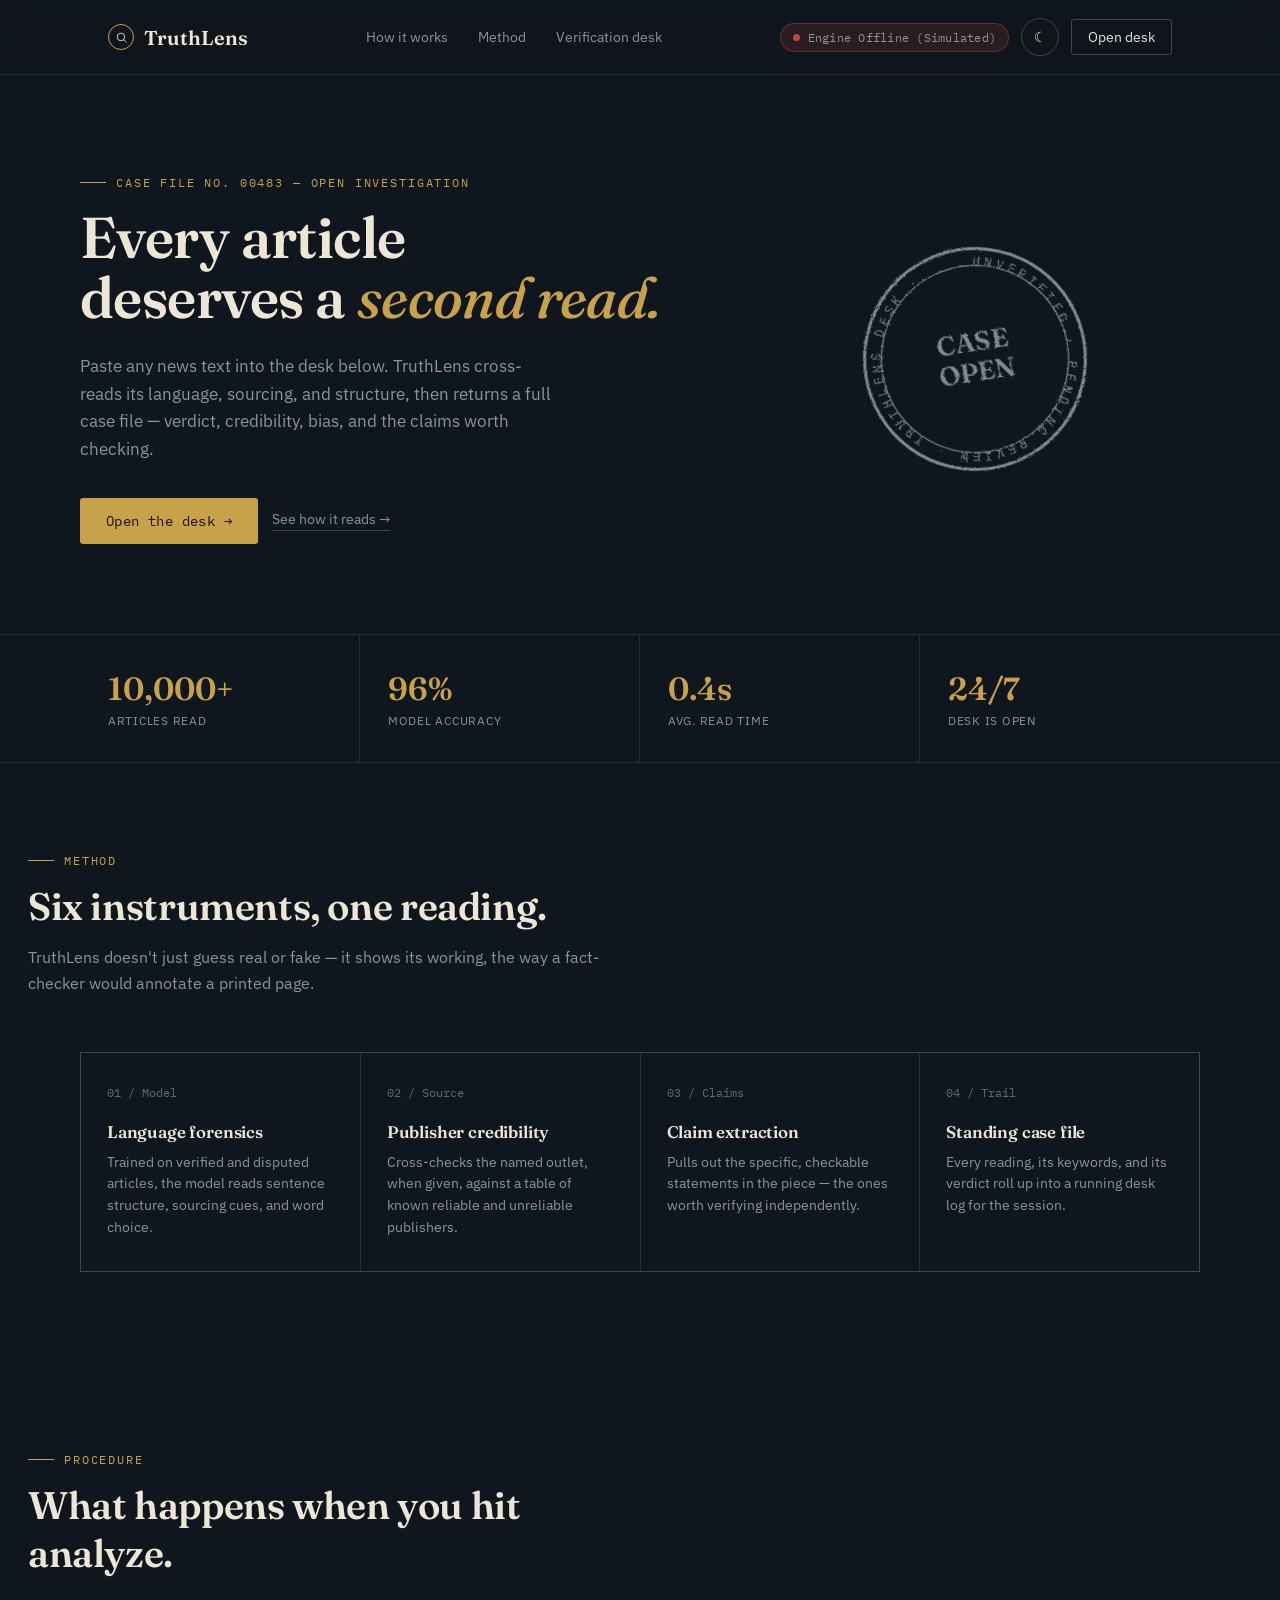
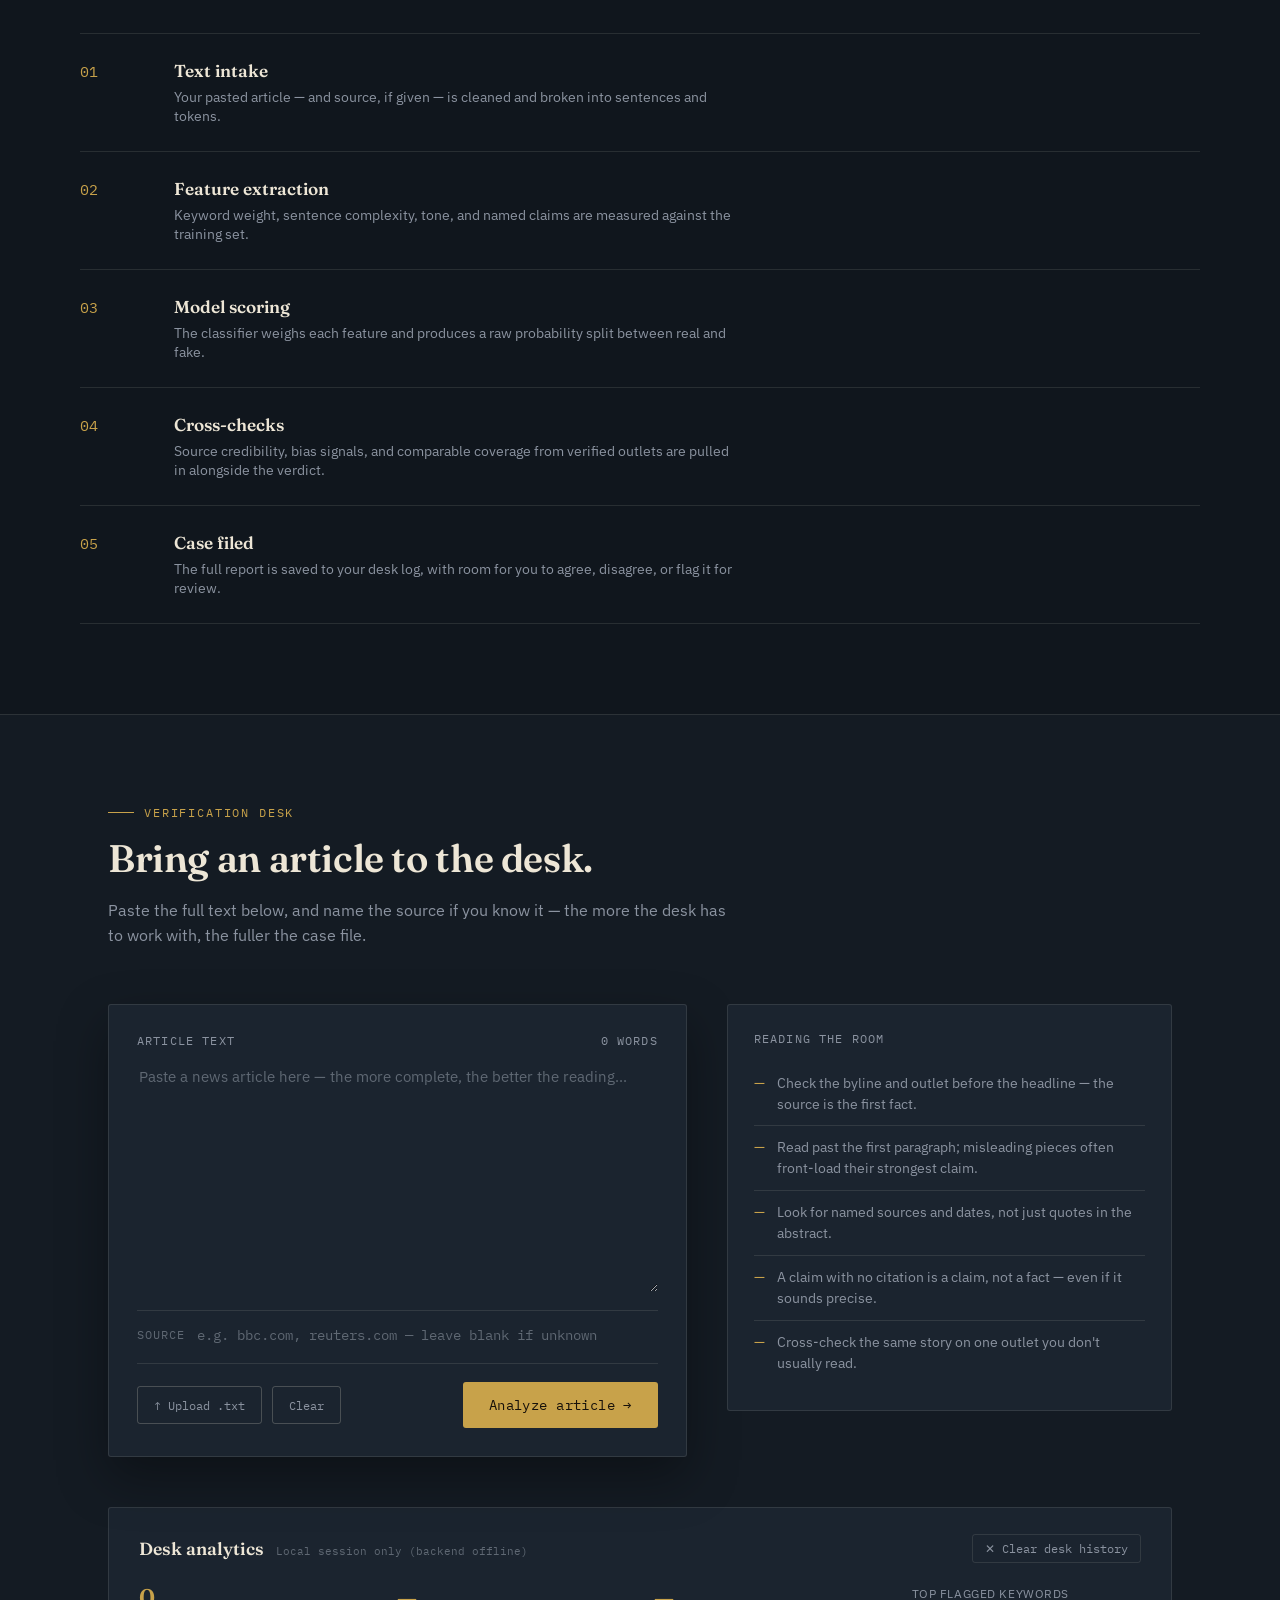
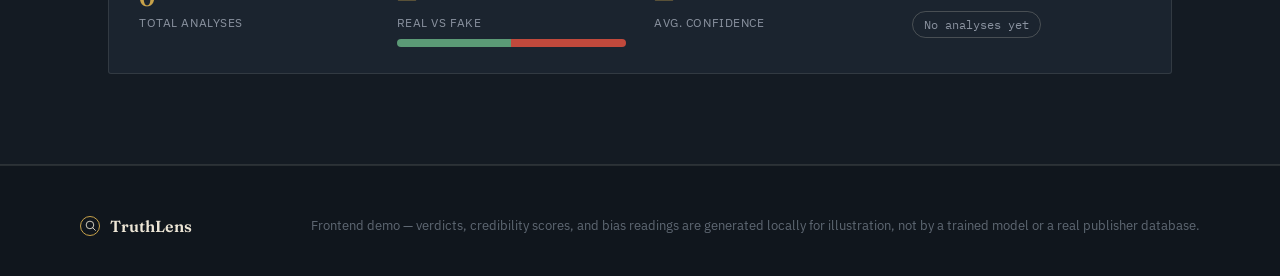
==== frontend/index.html @ 5cb0cf80 "Add files via upload" ====
<!DOCTYPE html>
<html lang="en">
<head>
<meta charset="UTF-8">
<meta name="viewport" content="width=device-width, initial-scale=1.0">
<title>TruthLens — News Verification Desk</title>
<link rel="preconnect" href="https://fonts.googleapis.com">
<link href="https://fonts.googleapis.com/css2?family=Fraunces:ital,opsz,wght@0,9..144,300;0,9..144,500;0,9..144,600;0,9..144,700;1,9..144,500&family=IBM+Plex+Sans:wght@400;500;600&family=IBM+Plex+Mono:wght@400;500;600&display=swap" rel="stylesheet">
<link rel="stylesheet" href="style.css">
</head>
<body>

<svg width="0" height="0" style="position:absolute">
  <filter id="inkTexture">
    <feTurbulence type="fractalNoise" baseFrequency="0.9" numOctaves="2" result="noise" seed="4"/>
    <feDisplacementMap in="SourceGraphic" in2="noise" scale="3"/>
  </filter>
  <filter id="inkTexture2">
    <feTurbulence type="fractalNoise" baseFrequency="0.9" numOctaves="2" result="noise" seed="9"/>
    <feDisplacementMap in="SourceGraphic" in2="noise" scale="3"/>
  </filter>
</svg>

<header class="nav">
  <div class="nav-inner">
    <div class="logo">
      <span class="logo-mark">
        <svg viewBox="0 0 24 24" fill="none" xmlns="http://www.w3.org/2000/svg">
          <circle cx="11" cy="11" r="7" stroke="currentColor" stroke-width="1.6"/>
          <line x1="16.2" y1="16.2" x2="21" y2="21" stroke="currentColor" stroke-width="1.6" stroke-linecap="round"/>
        </svg>
      </span>
      TruthLens
    </div>
    <nav class="nav-links">
      <a href="#how">How it works</a>
      <a href="#features">Method</a>
      <a href="#desk">Verification desk</a>
    </nav>
    <div style="display:flex; align-items:center; gap:12px;">
      <div class="server-status" id="serverStatus" title="Flask ML Backend Status">
        <span class="status-dot"></span>
        <span class="status-text" id="statusText">Connecting...</span>
      </div>
      <button class="mode-toggle" id="modeToggle" title="Toggle print / digital mode" aria-label="Toggle theme">☾</button>
      <a href="#desk" class="nav-cta">Open desk</a>
    </div>
  </div>
</header>

<section class="hero">
  <div class="hero-grid">
    <div>
      <div class="eyebrow">Case file no. 00483 — open investigation</div>
      <h1>Every article<br>deserves a <em>second read.</em></h1>
      <p class="lede">Paste any news text into the desk below. TruthLens cross-reads its language, sourcing, and structure, then returns a full case file — verdict, credibility, bias, and the claims worth checking.</p>
      <div class="hero-actions">
        <a href="#desk" class="btn-primary">Open the desk →</a>
        <a href="#how" class="btn-ghost">See how it reads →</a>
      </div>
    </div>
    <div class="stamp-wrap">
      <svg class="stamp" viewBox="0 0 200 200" xmlns="http://www.w3.org/2000/svg">
        <circle cx="100" cy="100" r="92" fill="none" stroke="#8b93a0" stroke-width="2.5"/>
        <circle cx="100" cy="100" r="78" fill="none" stroke="#8b93a0" stroke-width="1"/>
        <path id="ringPath" d="M 100,22 A 78,78 0 1 1 99,22" fill="none"/>
        <text font-family="IBM Plex Mono, monospace" font-size="10.5" fill="#8b93a0" letter-spacing="3">
          <textPath href="#ringPath" startOffset="2%">UNVERIFIED · PENDING REVIEW · TRUTHLENS DESK ·</textPath>
        </text>
        <text x="100" y="93" text-anchor="middle" font-family="Fraunces, serif" font-size="22" font-weight="600" fill="#8b93a0">CASE</text>
        <text x="100" y="118" text-anchor="middle" font-family="Fraunces, serif" font-size="22" font-weight="600" fill="#8b93a0">OPEN</text>
      </svg>
    </div>
  </div>
</section>

<div class="stats-bar">
  <div class="stats-inner">
    <div class="stat"><div class="num" id="statArticles">10,000+</div><div class="label">Articles read</div></div>
    <div class="stat"><div class="num" id="statAccuracy">96%</div><div class="label" id="statModelName">Model accuracy</div></div>
    <div class="stat"><div class="num" id="statSpeed">0.4s</div><div class="label">Avg. read time</div></div>
    <div class="stat"><div class="num" id="statStatus">24/7</div><div class="label" id="statStatusLabel">Desk is open</div></div>
  </div>
</div>

<section class="section" id="features">
  <div class="section-head">
    <div class="eyebrow">Method</div>
    <h2>Six instruments, one reading.</h2>
    <p>TruthLens doesn't just guess real or fake — it shows its working, the way a fact-checker would annotate a printed page.</p>
  </div>
  <div class="features-grid">
    <div class="feature-card">
      <div class="fnum">01 / Model</div>
      <h3>Language forensics</h3>
      <p>Trained on verified and disputed articles, the model reads sentence structure, sourcing cues, and word choice.</p>
    </div>
    <div class="feature-card">
      <div class="fnum">02 / Source</div>
      <h3>Publisher credibility</h3>
      <p>Cross-checks the named outlet, when given, against a table of known reliable and unreliable publishers.</p>
    </div>
    <div class="feature-card">
      <div class="fnum">03 / Claims</div>
      <h3>Claim extraction</h3>
      <p>Pulls out the specific, checkable statements in the piece — the ones worth verifying independently.</p>
    </div>
    <div class="feature-card">
      <div class="fnum">04 / Trail</div>
      <h3>Standing case file</h3>
      <p>Every reading, its keywords, and its verdict roll up into a running desk log for the session.</p>
    </div>
  </div>
</section>

<section class="section" id="how">
  <div class="section-head">
    <div class="eyebrow">Procedure</div>
    <h2>What happens when you hit analyze.</h2>
  </div>
  <div class="process">
    <div class="process-row">
      <div class="pnum">01</div>
      <div><h4>Text intake</h4><p>Your pasted article — and source, if given — is cleaned and broken into sentences and tokens.</p></div>
    </div>
    <div class="process-row">
      <div class="pnum">02</div>
      <div><h4>Feature extraction</h4><p>Keyword weight, sentence complexity, tone, and named claims are measured against the training set.</p></div>
    </div>
    <div class="process-row">
      <div class="pnum">03</div>
      <div><h4>Model scoring</h4><p>The classifier weighs each feature and produces a raw probability split between real and fake.</p></div>
    </div>
    <div class="process-row">
      <div class="pnum">04</div>
      <div><h4>Cross-checks</h4><p>Source credibility, bias signals, and comparable coverage from verified outlets are pulled in alongside the verdict.</p></div>
    </div>
    <div class="process-row">
      <div class="pnum">05</div>
      <div><h4>Case filed</h4><p>The full report is saved to your desk log, with room for you to agree, disagree, or flag it for review.</p></div>
    </div>
  </div>
</section>

<section class="detector-section" id="desk">
  <div class="desk">
    <div class="section-head">
      <div class="eyebrow">Verification desk</div>
      <h2>Bring an article to the desk.</h2>
      <p>Paste the full text below, and name the source if you know it — the more the desk has to work with, the fuller the case file.</p>
    </div>

    <div class="desk-grid">
      <div class="input-card">
        <div class="card-label"><span>Article text</span><span id="wordCount">0 words</span></div>
        <textarea id="article-input" placeholder="Paste a news article here — the more complete, the better the reading..."></textarea>
        <div class="source-row">
          <span class="src-icon">SOURCE</span>
          <input type="text" id="sourceInput" placeholder="e.g. bbc.com, reuters.com — leave blank if unknown">
        </div>
        <div class="input-footer">
          <div class="input-actions">
            <button class="btn-secondary" id="uploadBtn">↑ Upload .txt</button>
            <button class="btn-secondary" id="clearBtn">Clear</button>
          </div>
          <button class="btn-primary" id="analyzeBtn">Analyze article →</button>
        </div>
        <input type="file" id="fileInput" accept=".txt" style="display:none">

        <div class="loading-panel" id="loadingPanel">
          <div class="progress-track"><div class="progress-fill" id="progressFill"></div></div>
          <div class="loading-line" id="line1"><span class="dot"></span> Reading submitted text…</div>
          <div class="loading-line" id="line2"><span class="dot"></span> Extracting language features…</div>
          <div class="loading-line" id="line3"><span class="dot"></span> Scoring against trained model…</div>
          <div class="loading-line" id="line4"><span class="dot"></span> Checking source & cross-references…</div>
          <div class="loading-line" id="line5"><span class="dot"></span> Drafting the case file…</div>
        </div>
      </div>

      <div class="tips-card">
        <div class="card-label">Reading the room</div>
        <ul>
          <li>Check the byline and outlet before the headline — the source is the first fact.</li>
          <li>Read past the first paragraph; misleading pieces often front-load their strongest claim.</li>
          <li>Look for named sources and dates, not just quotes in the abstract.</li>
          <li>A claim with no citation is a claim, not a fact — even if it sounds precise.</li>
          <li>Cross-check the same story on one outlet you don't usually read.</li>
        </ul>
      </div>
    </div>

    <div class="results-panel" id="resultsPanel">
      <div class="results-head">
        <div>
          <div class="card-label">Case file — filed <span id="filedTime"></span></div>
          <h3 id="verdictHeadline">Analysis report</h3>
        </div>
        <div class="results-footer">
          <button class="btn-secondary" id="downloadBtn">⇩ Download report</button>
          <button class="btn-secondary" id="newAnalysisBtn">New analysis</button>
        </div>
      </div>

      <div class="results-grid">
        <div class="verdict-panel">
          <svg class="verdict-stamp" id="verdictStamp" viewBox="0 0 200 200" xmlns="http://www.w3.org/2000/svg">
            <circle cx="100" cy="100" r="90" fill="none" stroke-width="4"/>
            <text id="verdictWord" x="100" y="94" text-anchor="middle" font-family="Fraunces, serif" font-size="26" font-weight="700"></text>
            <text id="verdictSub" x="100" y="118" text-anchor="middle" font-family="IBM Plex Mono, monospace" font-size="10" letter-spacing="2"></text>
          </svg>
          <div class="confidence-num" id="confidenceNum">—</div>
          <div class="confidence-sub">authenticity score</div>
          <div class="score-bar-track"><div class="score-bar-fill" id="scoreBarFill"></div></div>
        </div>

        <div class="metrics-panel">
          <div class="metric-row">
            <div class="metric"><div class="m-label">Risk level</div><div class="m-value" id="riskLevel">—</div></div>
            <div class="metric"><div class="m-label">Sentiment</div><div class="m-value" id="sentiment">—</div></div>
            <div class="metric"><div class="m-label">Language</div><div class="m-value" id="language">English</div></div>
            <div class="metric"><div class="m-label">Read time</div><div class="m-value" id="procTime">—</div></div>
          </div>

          <div class="card-label">Probability split</div>
          <div class="prob-bars">
            <div class="prob-row">
              <span class="p-label">Real</span>
              <div class="prob-track"><div class="prob-fill real" id="realBar"></div></div>
              <span class="p-value" id="realPct">0%</span>
            </div>
            <div class="prob-row">
              <span class="p-label">Fake</span>
              <div class="prob-track"><div class="prob-fill fake" id="fakeBar"></div></div>
              <span class="p-value" id="fakePct">0%</span>
            </div>
          </div>

          <div class="card-label">Flagged terms</div>
          <div class="keywords" id="keywordChips"></div>

          <div class="explanation-block">
            <div class="card-label">Why the model called it this way</div>
            <ul class="checklist" id="checklistItems"></ul>
          </div>
        </div>
      </div>

      <div class="extras-grid">
        <div class="extra-card">
          <div class="card-label">Source credibility</div>
          <div class="cred-source-name" id="credSourceName">No source given</div>
          <div class="cred-score" id="credScoreText">—</div>
          <span class="cred-badge unrated" id="credBadge">Unrated</span>
        </div>

        <div class="extra-card">
          <div class="card-label">Bias detection</div>
          <div class="bias-meter">
            <div class="bm-top"><span class="bm-label">Political bias</span><span class="bm-value" id="biasPoliticalLabel">—</span></div>
            <div class="bias-track"><div class="bias-fill" id="biasPoliticalFill"></div></div>
          </div>
          <div class="bias-meter">
            <div class="bm-top"><span class="bm-label">Language bias</span><span class="bm-value" id="biasLanguageLabel">—</span></div>
            <div class="bias-track"><div class="bias-fill" id="biasLanguageFill"></div></div>
          </div>
          <div class="bias-meter">
            <div class="bm-top"><span class="bm-label">Emotional tone</span><span class="bm-value" id="biasEmotionLabel">—</span></div>
            <div class="bias-track"><div class="bias-fill" id="biasEmotionFill"></div></div>
          </div>
        </div>

        <div class="extra-card">
          <div class="card-label">AI summary</div>
          <p class="summary-text" id="summaryText">—</p>
        </div>

        <div class="extra-card">
          <div class="card-label">Compare with verified reporting</div>
          <div class="similar-list" id="similarList"></div>
        </div>

        <div class="extra-card wide">
          <div class="card-label">Extracted claims</div>
          <div id="claimsList"></div>
        </div>

        <div class="extra-card wide">
          <div class="card-label">Community verification</div>
          <div class="community-row">
            <button class="btn-secondary btn-vote" id="agreeBtn">✓ Agree with verdict</button>
            <button class="btn-secondary btn-vote" id="disagreeBtn">✕ Disagree</button>
            <button class="btn-secondary btn-vote" id="reportBtn">⚑ Report wrong prediction</button>
          </div>
          <div class="community-note" id="communityNote"></div>
        </div>
      </div>
    </div>

    <div class="dash-strip" id="dashStrip">
      <div class="dash-head">
        <div class="dash-head-left">
          <h4>Desk analytics</h4>
          <span class="dash-note" id="dashNote">Live SQLite Database History</span>
        </div>
        <button class="btn-clear-history" id="clearHistoryBtn" title="Clear stored predictions from database">✕ Clear desk history</button>
      </div>
      <div class="dash-grid">
        <div class="dash-item">
          <div class="d-num" id="dashTotal">0</div>
          <div class="d-label">Total analyses</div>
        </div>
        <div class="dash-item">
          <div class="d-num" id="dashRatioText">—</div>
          <div class="d-label">Real vs fake</div>
          <div class="dash-ratio"><div class="dash-ratio-real" id="dashRatioReal"></div><div class="dash-ratio-fake" id="dashRatioFake"></div></div>
        </div>
        <div class="dash-item">
          <div class="d-num" id="dashAvgConf">—</div>
          <div class="d-label">Avg. confidence</div>
        </div>
        <div class="dash-item">
          <div class="d-label" style="margin-bottom:10px;">Top flagged keywords</div>
          <div class="dash-keywords" id="dashKeywords"></div>
        </div>
      </div>
    </div>
  </div>
</section>

<footer>
  <div class="footer-inner">
    <div class="logo" style="font-size:1rem;">
      <span class="logo-mark" style="width:20px;height:20px;">
        <svg viewBox="0 0 24 24" fill="none" xmlns="http://www.w3.org/2000/svg" width="11" height="11">
          <circle cx="11" cy="11" r="7" stroke="currentColor" stroke-width="1.6"/>
          <line x1="16.2" y1="16.2" x2="21" y2="21" stroke="currentColor" stroke-width="1.6" stroke-linecap="round"/>
        </svg>
      </span>
      TruthLens
    </div>
    <div class="foot-note">Frontend demo — verdicts, credibility scores, and bias readings are generated locally for illustration, not by a trained model or a real publisher database.</div>
  </div>
</footer>

<script src="script.js" defer></script>

</body>
</html>
---- frontend/style.css ----
:root {
    --bg: #10161d;
    --bg-soft: #141b23;
    --surface: #1b242f;
    --surface-2: #232e3a;
    --line: rgba(237,230,214,0.11);
    --line-strong: rgba(237,230,214,0.22);
    --paper: #ede6d6;
    --ink: #ede6d6;
    --muted: #8b93a0;
    --muted-2: #5f6873;
    --real: #5b9a76;
    --real-dim: rgba(91,154,118,0.15);
    --fake: #c1493c;
    --fake-dim: rgba(193,73,60,0.15);
    --gold: #c8a24a;
    --radius: 3px;
    --shadow: 0 20px 50px rgba(0,0,0,0.35);
  }
  body.paper-mode {
    --bg: #ede6d6;
    --bg-soft: #e6ddc9;
    --surface: #ffffff;
    --surface-2: #f4efe2;
    --line: rgba(16,22,29,0.12);
    --line-strong: rgba(16,22,29,0.25);
    --paper: #10161d;
    --ink: #191f26;
    --muted: #5b5344;
    --muted-2: #8a8171;
    --shadow: 0 20px 50px rgba(30,25,15,0.12);
  }
  * { box-sizing: border-box; }
  html { scroll-behavior: smooth; }
  body {
    margin: 0;
    background: var(--bg);
    color: var(--ink);
    font-family: 'IBM Plex Sans', sans-serif;
    -webkit-font-smoothing: antialiased;
    transition: background 0.4s ease, color 0.4s ease;
  }
  h1, h2, h3, .display { font-family: 'Fraunces', serif; letter-spacing: -0.01em; }
  .mono { font-family: 'IBM Plex Mono', monospace; }
  a { color: inherit; }
  .wrap { max-width: 1120px; margin: 0 auto; padding: 0 28px; }
  ::selection { background: var(--gold); color: #10161d; }

  header.nav {
    position: sticky; top: 0; z-index: 50;
    background: color-mix(in srgb, var(--bg) 88%, transparent);
    backdrop-filter: blur(10px);
    border-bottom: 1px solid var(--line);
  }
  .nav-inner { display: flex; align-items: center; justify-content: space-between; padding: 18px 28px; max-width: 1120px; margin: 0 auto; }
  .logo { display: flex; align-items: center; gap: 10px; font-family: 'Fraunces', serif; font-weight: 600; font-size: 1.25rem; }
  .logo-mark { width: 26px; height: 26px; border: 1.5px solid var(--gold); border-radius: 50%; display: flex; align-items: center; justify-content: center; }
  .logo-mark svg { width: 13px; height: 13px; }
  .nav-links { display: flex; align-items: center; gap: 30px; font-size: 0.88rem; }
  .nav-links a { text-decoration: none; color: var(--muted); transition: color 0.2s; }
  .nav-links a:hover { color: var(--ink); }
  .nav-cta {
    border: 1px solid var(--line-strong); padding: 8px 16px; border-radius: var(--radius);
    font-size: 0.85rem; text-decoration: none; transition: all 0.2s;
  }
  .nav-cta:hover { border-color: var(--gold); color: var(--gold); }
  .mode-toggle {
    width: 38px; height: 38px; border-radius: 50%; border: 1px solid var(--line-strong);
    background: transparent; color: var(--ink); cursor: pointer; display: flex; align-items: center; justify-content: center;
    font-size: 0.9rem; transition: all 0.2s;
  }
  .mode-toggle:hover { border-color: var(--gold); }

  .hero { position: relative; padding: 100px 28px 90px; overflow: hidden; }
  .hero-grid { display: grid; grid-template-columns: 1.15fr 0.85fr; gap: 60px; align-items: center; max-width: 1120px; margin: 0 auto; }
  .eyebrow {
    font-family: 'IBM Plex Mono', monospace; font-size: 0.72rem; letter-spacing: 0.16em; text-transform: uppercase;
    color: var(--gold); margin-bottom: 18px; display: flex; align-items: center; gap: 10px;
  }
  .eyebrow::before { content: ''; width: 26px; height: 1px; background: var(--gold); }
  .hero h1 { font-size: clamp(2.4rem, 5vw, 3.6rem); line-height: 1.05; font-weight: 600; margin: 0 0 24px; }
  .hero h1 em { font-style: italic; color: var(--gold); font-weight: 500; }
  .hero p.lede { color: var(--muted); font-size: 1.05rem; line-height: 1.65; max-width: 480px; margin: 0 0 34px; }
  .hero-actions { display: flex; gap: 14px; align-items: center; }
  .btn-primary {
    background: var(--gold); color: #17110a; border: none; padding: 14px 26px; border-radius: var(--radius);
    font-family: 'IBM Plex Mono', monospace; font-size: 0.85rem; letter-spacing: 0.03em; cursor: pointer;
    text-decoration: none; display: inline-flex; align-items: center; gap: 8px; transition: transform 0.15s ease, box-shadow 0.15s ease;
  }
  .btn-primary:hover { transform: translateY(-1px); box-shadow: 0 8px 22px rgba(200,162,74,0.25); }
  .btn-primary:disabled { opacity: 0.6; cursor: default; transform: none; box-shadow: none; }
  .btn-ghost {
    color: var(--muted); text-decoration: none; font-size: 0.88rem; border-bottom: 1px solid var(--line-strong);
    padding-bottom: 2px; transition: color 0.2s;
  }
  .btn-ghost:hover { color: var(--ink); }

  .stamp-wrap { display: flex; align-items: center; justify-content: center; position: relative; }
  .stamp { width: 240px; height: 240px; transform: rotate(-9deg); filter: url(#inkTexture); opacity: 0.92; }

  .stats-bar { border-top: 1px solid var(--line); border-bottom: 1px solid var(--line); }
  .stats-inner { max-width: 1120px; margin: 0 auto; display: grid; grid-template-columns: repeat(4, 1fr); }
  .stat { padding: 34px 28px; border-right: 1px solid var(--line); }
  .stat:last-child { border-right: none; }
  .stat .num { font-family: 'Fraunces', serif; font-size: 2rem; font-weight: 600; color: var(--gold); }
  .stat .label { font-size: 0.78rem; color: var(--muted); margin-top: 4px; text-transform: uppercase; letter-spacing: 0.06em; }

  .section { padding: 90px 28px; }
  .section-head { max-width: 620px; margin-bottom: 56px; }
  .section-head .eyebrow { margin-bottom: 14px; }
  .section-head h2 { font-size: clamp(1.8rem, 3vw, 2.4rem); font-weight: 600; margin: 0 0 14px; }
  .section-head p { color: var(--muted); line-height: 1.6; font-size: 0.98rem; }

  .features-grid { max-width: 1120px; margin: 0 auto; display: grid; grid-template-columns: repeat(4, 1fr); gap: 1px; background: var(--line); border: 1px solid var(--line); }
  .feature-card { background: var(--bg); padding: 32px 26px; }
  .feature-card .fnum { font-family: 'IBM Plex Mono', monospace; font-size: 0.75rem; color: var(--muted-2); margin-bottom: 22px; }
  .feature-card h3 { font-size: 1.05rem; font-weight: 600; margin: 0 0 10px; }
  .feature-card p { color: var(--muted); font-size: 0.88rem; line-height: 1.55; margin: 0; }

  .process { max-width: 1120px; margin: 0 auto; }
  .process-row { display: grid; grid-template-columns: 70px 1fr; gap: 24px; padding: 26px 0; border-top: 1px solid var(--line); align-items: baseline; }
  .process-row:last-child { border-bottom: 1px solid var(--line); }
  .process-row .pnum { font-family: 'IBM Plex Mono', monospace; color: var(--gold); font-size: 0.95rem; }
  .process-row h4 { margin: 0 0 6px; font-size: 1.08rem; font-weight: 600; font-family: 'Fraunces', serif; }
  .process-row p { margin: 0; color: var(--muted); font-size: 0.9rem; max-width: 560px; }

  .detector-section { background: var(--bg-soft); border-top: 1px solid var(--line); border-bottom: 1px solid var(--line); }
  .desk { max-width: 1120px; margin: 0 auto; padding: 90px 28px; }
  .desk-grid { display: grid; grid-template-columns: 1.3fr 1fr; gap: 40px; align-items: start; }
  .input-card { background: var(--surface); border: 1px solid var(--line); border-radius: var(--radius); padding: 28px; box-shadow: var(--shadow); }
  .input-card .card-label {
    font-family: 'IBM Plex Mono', monospace; font-size: 0.72rem; text-transform: uppercase; letter-spacing: 0.1em;
    color: var(--muted); margin-bottom: 14px; display: flex; justify-content: space-between;
  }
  textarea#article-input {
    width: 100%; min-height: 230px; background: transparent; border: none; outline: none;
    color: var(--ink); font-family: 'IBM Plex Sans', sans-serif; font-size: 0.95rem; line-height: 1.6; resize: vertical;
  }
  textarea#article-input::placeholder { color: var(--muted-2); }

  .source-row { display: flex; align-items: center; gap: 10px; margin-top: 14px; padding-top: 14px; border-top: 1px solid var(--line); }
  .source-row .src-icon { color: var(--muted-2); font-family: 'IBM Plex Mono', monospace; font-size: 0.72rem; letter-spacing: 0.08em; flex-shrink: 0; }
  .source-row input {
    flex: 1; background: transparent; border: none; outline: none; color: var(--ink);
    font-family: 'IBM Plex Mono', monospace; font-size: 0.85rem;
  }
  .source-row input::placeholder { color: var(--muted-2); }

  .input-footer { display: flex; justify-content: space-between; align-items: center; margin-top: 18px; border-top: 1px solid var(--line); padding-top: 18px; }
  .input-actions { display: flex; gap: 10px; }
  .btn-secondary {
    background: transparent; border: 1px solid var(--line-strong); color: var(--muted); padding: 10px 16px;
    border-radius: var(--radius); font-family: 'IBM Plex Mono', monospace; font-size: 0.78rem; cursor: pointer; transition: all 0.2s;
  }
  .btn-secondary:hover { border-color: var(--ink); color: var(--ink); }
  .btn-secondary:disabled { opacity: 0.45; cursor: default; }
  .btn-secondary:disabled:hover { border-color: var(--line-strong); color: var(--muted); }
  .char-count { font-family: 'IBM Plex Mono', monospace; font-size: 0.75rem; color: var(--muted-2); }

  .tips-card { background: var(--surface); border: 1px solid var(--line); border-radius: var(--radius); padding: 26px; }
  .tips-card .card-label { font-family: 'IBM Plex Mono', monospace; font-size: 0.72rem; text-transform: uppercase; letter-spacing: 0.1em; color: var(--muted); margin-bottom: 16px; }
  .tips-card ul { list-style: none; margin: 0; padding: 0; }
  .tips-card li { display: flex; gap: 12px; padding: 11px 0; border-top: 1px solid var(--line); font-size: 0.87rem; color: var(--muted); line-height: 1.5; }
  .tips-card li:first-child { border-top: none; }
  .tips-card li::before { content: '—'; color: var(--gold); flex-shrink: 0; }

  .loading-panel { display: none; padding: 34px 0 4px; }
  .loading-panel.active { display: block; }
  .loading-line { display: flex; justify-content: space-between; align-items: center; padding: 10px 0; font-family: 'IBM Plex Mono', monospace; font-size: 0.82rem; color: var(--muted-2); opacity: 0.3; transition: opacity 0.3s, color 0.3s; }
  .loading-line.active { opacity: 1; color: var(--ink); }
  .loading-line .dot { width: 6px; height: 6px; border-radius: 50%; background: var(--muted-2); }
  .loading-line.active .dot { background: var(--gold); }
  .progress-track { height: 2px; background: var(--line); margin: 20px 0; overflow: hidden; }
  .progress-fill { height: 100%; width: 0%; background: var(--gold); transition: width 0.3s linear; }

  .results-panel { display: none; margin-top: 60px; }
  .results-panel.active { display: block; animation: rise 0.5s ease; }
  @keyframes rise { from { opacity: 0; transform: translateY(14px); } to { opacity: 1; transform: translateY(0); } }
  .results-head { display: flex; justify-content: space-between; align-items: flex-end; margin-bottom: 30px; flex-wrap: wrap; gap: 20px;}
  .results-head h3 { font-size: 1.6rem; margin: 0; font-weight: 600; }
  .results-footer { display: flex; gap: 12px; }
  .results-grid { display: grid; grid-template-columns: 300px 1fr; gap: 1px; background: var(--line); border: 1px solid var(--line); border-radius: var(--radius) var(--radius) 0 0; overflow: hidden; }

  .verdict-panel { background: var(--surface); padding: 40px 30px; display: flex; flex-direction: column; align-items: center; text-align: center; position: relative; }
  .verdict-stamp { width: 140px; height: 140px; margin-bottom: 18px; filter: url(#inkTexture2); }
  .verdict-panel .verdict-label { font-family: 'IBM Plex Mono', monospace; font-size: 0.75rem; letter-spacing: 0.1em; text-transform: uppercase; color: var(--muted); }
  .verdict-panel .confidence-num { font-family: 'Fraunces', serif; font-size: 2.4rem; font-weight: 600; margin: 6px 0 2px; }
  .verdict-panel .confidence-sub { font-size: 0.8rem; color: var(--muted); }
  .score-bar-track { width: 170px; height: 5px; background: var(--surface-2); border-radius: 3px; overflow: hidden; margin: 12px 0 0; }
  .score-bar-fill { height: 100%; border-radius: 3px; width: 0%; transition: width 0.9s ease; }

  .metrics-panel { background: var(--surface); padding: 30px; }
  .metric-row { display: grid; grid-template-columns: repeat(4, 1fr); gap: 20px; margin-bottom: 28px; }
  .metric { border-left: 2px solid var(--line); padding-left: 12px; }
  .metric .m-label { font-family: 'IBM Plex Mono', monospace; font-size: 0.68rem; text-transform: uppercase; letter-spacing: 0.06em; color: var(--muted-2); margin-bottom: 6px; }
  .metric .m-value { font-size: 1.02rem; font-weight: 600; }

  .prob-bars { margin-bottom: 28px; }
  .prob-row { display: flex; align-items: center; gap: 12px; margin-bottom: 10px; }
  .prob-row .p-label { width: 46px; font-family: 'IBM Plex Mono', monospace; font-size: 0.78rem; color: var(--muted); }
  .prob-track { flex: 1; height: 7px; background: var(--surface-2); border-radius: 4px; overflow: hidden; }
  .prob-fill { height: 100%; border-radius: 4px; width: 0%; transition: width 0.8s ease; }
  .prob-fill.real { background: var(--real); }
  .prob-fill.fake { background: var(--fake); }
  .prob-row .p-value { width: 42px; text-align: right; font-family: 'IBM Plex Mono', monospace; font-size: 0.78rem; color: var(--muted); }

  .keywords { display: flex; flex-wrap: wrap; gap: 8px; margin-bottom: 24px; }
  .keyword-chip { font-family: 'IBM Plex Mono', monospace; font-size: 0.76rem; padding: 5px 11px; border: 1px solid var(--line-strong); border-radius: 20px; color: var(--muted); }

  .explanation-block { border-top: 1px solid var(--line); padding-top: 20px; }
  .explanation-block .card-label { margin-bottom: 10px; }

  .extras-grid { display: grid; grid-template-columns: repeat(2, 1fr); gap: 1px; background: var(--line); border: 1px solid var(--line); border-top: none; }
  .extra-card { background: var(--surface); padding: 26px; }
  .extra-card.wide { grid-column: span 2; }
  .extra-card .card-label {
    font-family: 'IBM Plex Mono', monospace; font-size: 0.72rem; text-transform: uppercase; letter-spacing: 0.1em;
    color: var(--muted); margin-bottom: 16px;
  }

  .cred-source-name { font-family: 'Fraunces', serif; font-size: 1.25rem; font-weight: 600; }
  .cred-score { font-family: 'IBM Plex Mono', monospace; font-size: 0.85rem; color: var(--muted); margin-top: 8px; }
  .cred-badge { display: inline-flex; align-items: center; gap: 8px; padding: 5px 12px; border-radius: 20px; font-family: 'IBM Plex Mono', monospace; font-size: 0.72rem; letter-spacing: 0.03em; margin-top: 12px; }
  .cred-badge.trusted { background: var(--real-dim); color: var(--real); }
  .cred-badge.suspicious { background: var(--fake-dim); color: var(--fake); }
  .cred-badge.unrated { background: rgba(139,147,160,0.15); color: var(--muted); }

  .checklist { list-style: none; margin: 0; padding: 0; }
  .checklist li { display: flex; gap: 10px; align-items: flex-start; padding: 8px 0; font-size: 0.87rem; line-height: 1.5; color: var(--ink); }
  .checklist .mark { font-family: 'IBM Plex Mono', monospace; flex-shrink: 0; width: 16px; font-weight: 600; }
  .checklist li.flag .mark { color: var(--fake); }
  .checklist li.clear .mark { color: var(--real); }

  .bias-meter { margin-bottom: 18px; }
  .bias-meter:last-child { margin-bottom: 0; }
  .bias-meter .bm-top { display: flex; justify-content: space-between; font-size: 0.82rem; margin-bottom: 6px; }
  .bias-meter .bm-top .bm-label { color: var(--muted); }
  .bias-meter .bm-top .bm-value { font-family: 'IBM Plex Mono', monospace; }
  .bias-track { height: 6px; background: var(--surface-2); border-radius: 3px; overflow: hidden; }
  .bias-fill { height: 100%; border-radius: 3px; width: 0%; transition: width 0.9s ease; background: var(--gold); }

  .claim-item { border-left: 2px solid var(--line-strong); padding: 4px 0 4px 14px; margin-bottom: 16px; }
  .claim-item:last-child { margin-bottom: 0; }
  .claim-item .claim-num { font-family: 'IBM Plex Mono', monospace; font-size: 0.7rem; color: var(--muted-2); text-transform: uppercase; letter-spacing: 0.08em; }
  .claim-item blockquote { margin: 6px 0 8px; font-family: 'Fraunces', serif; font-style: italic; font-size: 0.96rem; line-height: 1.5; }
  .claim-status { display: inline-block; font-family: 'IBM Plex Mono', monospace; font-size: 0.7rem; padding: 3px 10px; border-radius: 20px; background: rgba(200,162,74,0.15); color: var(--gold); }

  .similar-list { display: flex; flex-direction: column; }
  .similar-row { display: flex; justify-content: space-between; align-items: center; padding: 10px 0; border-top: 1px solid var(--line); font-size: 0.88rem; }
  .similar-row:first-child { border-top: none; }
  .similar-outlet { font-weight: 600; }
  .similar-pct { font-family: 'IBM Plex Mono', monospace; color: var(--muted); font-size: 0.8rem; }

  .summary-text { font-size: 0.92rem; line-height: 1.65; color: var(--muted); margin: 0; }

  .community-row { display: flex; gap: 10px; flex-wrap: wrap; }
  .btn-vote { flex: 1; min-width: 150px; }
  .community-note { margin-top: 14px; font-size: 0.82rem; color: var(--gold); font-family: 'IBM Plex Mono', monospace; min-height: 18px; }

  .dash-strip { max-width: 1120px; margin: 50px auto 0; border: 1px solid var(--line); border-radius: var(--radius); background: var(--surface); padding: 26px 30px; }
  .dash-head { display: flex; justify-content: space-between; align-items: center; margin-bottom: 20px; flex-wrap: wrap; gap: 10px; }
  .dash-head-left { display: flex; align-items: baseline; gap: 12px; flex-wrap: wrap; }
  .dash-head h4 { margin: 0; font-family: 'Fraunces', serif; font-size: 1.1rem; font-weight: 600; }
  .dash-head .dash-note { font-family: 'IBM Plex Mono', monospace; font-size: 0.7rem; color: var(--muted-2); }
  .btn-clear-history {
    background: transparent; border: 1px solid var(--line); color: var(--muted);
    font-family: 'IBM Plex Mono', monospace; font-size: 0.72rem; padding: 6px 12px;
    border-radius: var(--radius); cursor: pointer; transition: all 0.2s ease;
  }
  .btn-clear-history:hover { border-color: var(--fake); color: var(--fake); background: var(--fake-dim); }

  .server-status {
    display: inline-flex; align-items: center; gap: 8px; padding: 6px 12px; border-radius: 20px;
    font-family: 'IBM Plex Mono', monospace; font-size: 0.75rem; letter-spacing: 0.02em;
    background: var(--surface-2); border: 1px solid var(--line); color: var(--muted);
    transition: all 0.3s ease;
  }
  .status-dot {
    width: 7px; height: 7px; border-radius: 50%; background: var(--muted); display: inline-block;
    transition: background 0.3s ease, box-shadow 0.3s ease;
  }
  .server-status.online {
    border-color: rgba(91, 154, 118, 0.4); background: var(--real-dim); color: var(--ink);
  }
  .server-status.online .status-dot {
    background: var(--real); box-shadow: 0 0 8px var(--real);
  }
  .server-status.offline {
    border-color: rgba(193, 73, 60, 0.4); background: var(--fake-dim); color: var(--muted);
  }
  .server-status.offline .status-dot {
    background: var(--fake);
  }

  .dash-grid { display: grid; grid-template-columns: repeat(4, 1fr); gap: 28px; }
  .dash-item .d-num { font-family: 'Fraunces', serif; font-size: 1.5rem; font-weight: 600; color: var(--gold); }
  .dash-item .d-label { font-size: 0.72rem; color: var(--muted); text-transform: uppercase; letter-spacing: 0.05em; margin-top: 3px; }
  .dash-ratio { display: flex; height: 8px; border-radius: 4px; overflow: hidden; margin-top: 9px; }
  .dash-ratio-real { background: var(--real); width: 50%; transition: width 0.6s ease; }
  .dash-ratio-fake { background: var(--fake); width: 50%; transition: width 0.6s ease; }
  .dash-keywords { display: flex; flex-wrap: wrap; gap: 6px; margin-top: 2px; }

  footer { padding: 50px 28px 40px; border-top: 1px solid var(--line); }
  .footer-inner { max-width: 1120px; margin: 0 auto; display: flex; justify-content: space-between; align-items: center; flex-wrap: wrap; gap: 16px; }
  footer .foot-note { font-size: 0.8rem; color: var(--muted-2); }

  @media (max-width: 860px) {
    .hero-grid, .desk-grid, .results-grid, .metric-row, .extras-grid, .dash-grid { grid-template-columns: 1fr; }
    .features-grid { grid-template-columns: repeat(2, 1fr); }
    .stats-inner { grid-template-columns: repeat(2, 1fr); }
    .stat { border-right: none; border-bottom: 1px solid var(--line); }
    .nav-links { display: none; }
    .extra-card.wide { grid-column: span 1; }
  }

  @media (prefers-reduced-motion: reduce) {
    * { animation: none !important; transition: none !important; }
  }

  a:focus-visible, button:focus-visible, textarea:focus-visible, input:focus-visible {
    outline: 2px solid var(--gold); outline-offset: 2px;
  }
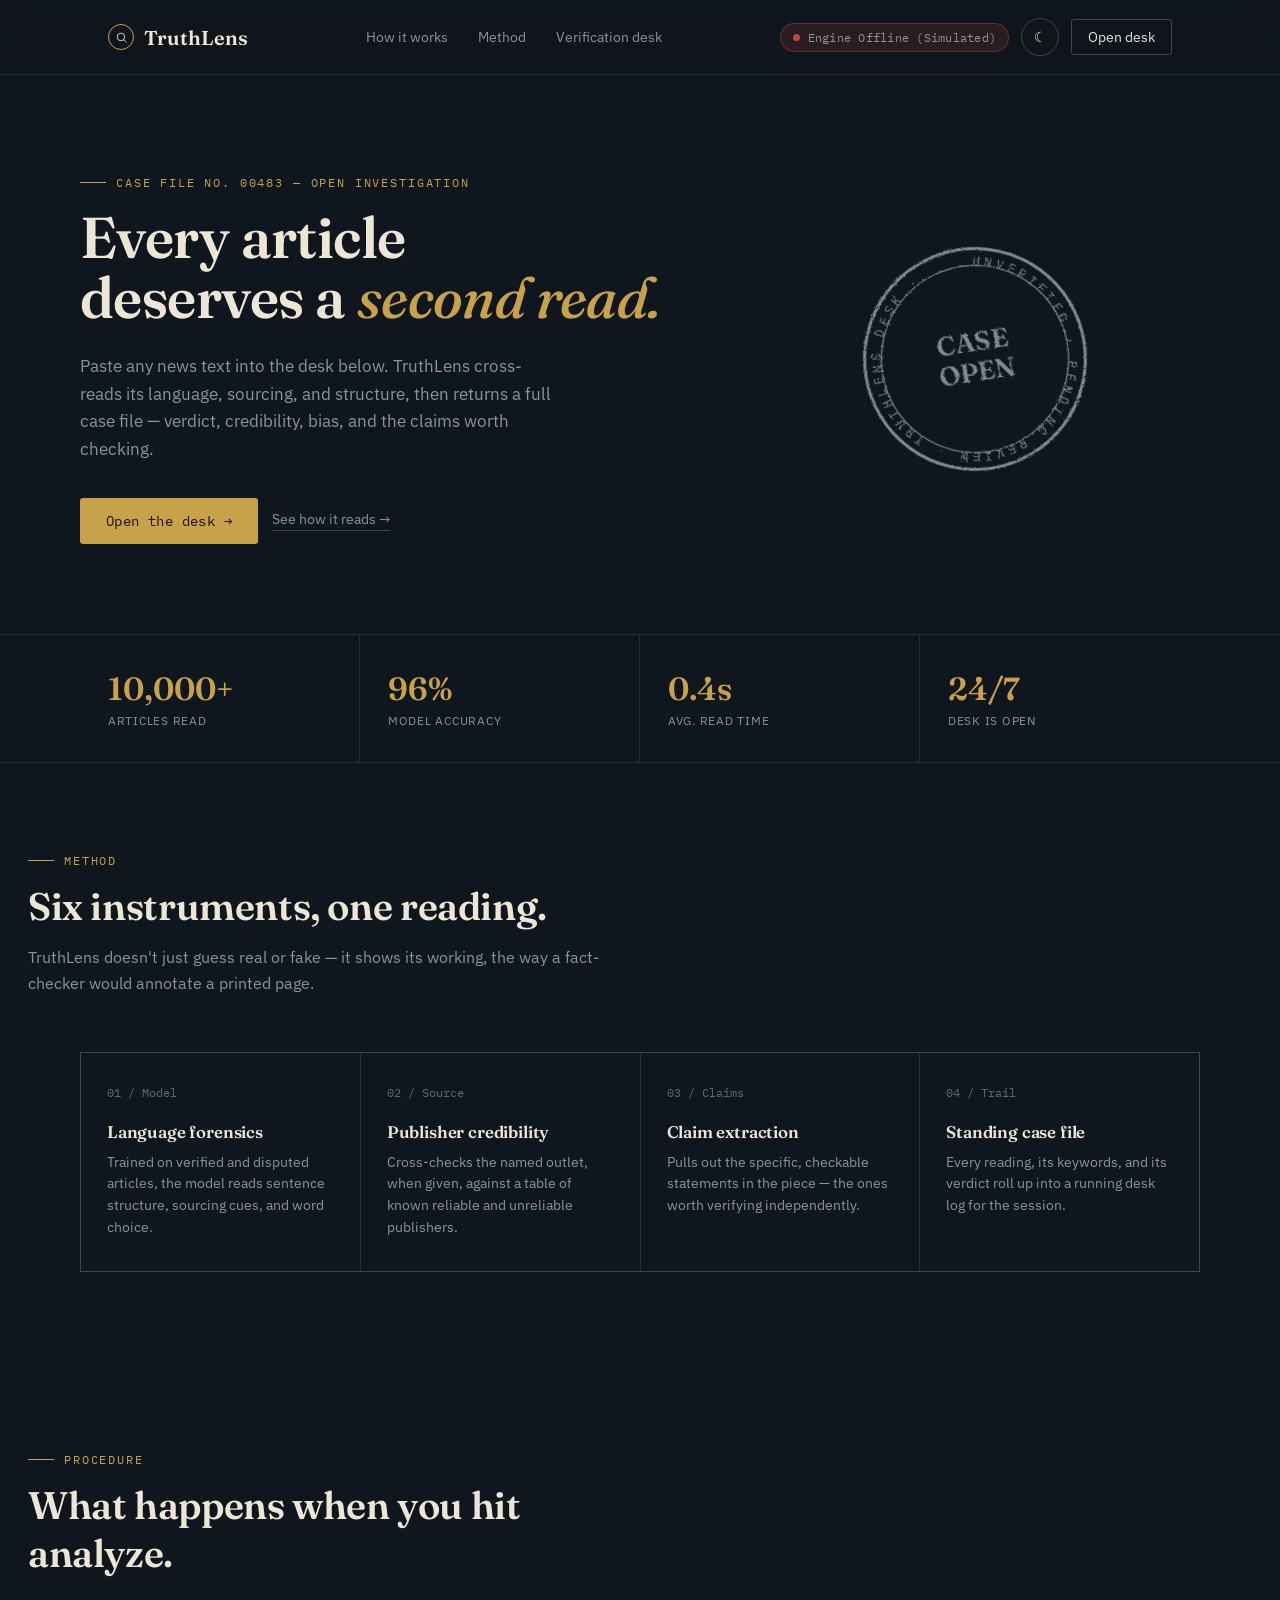
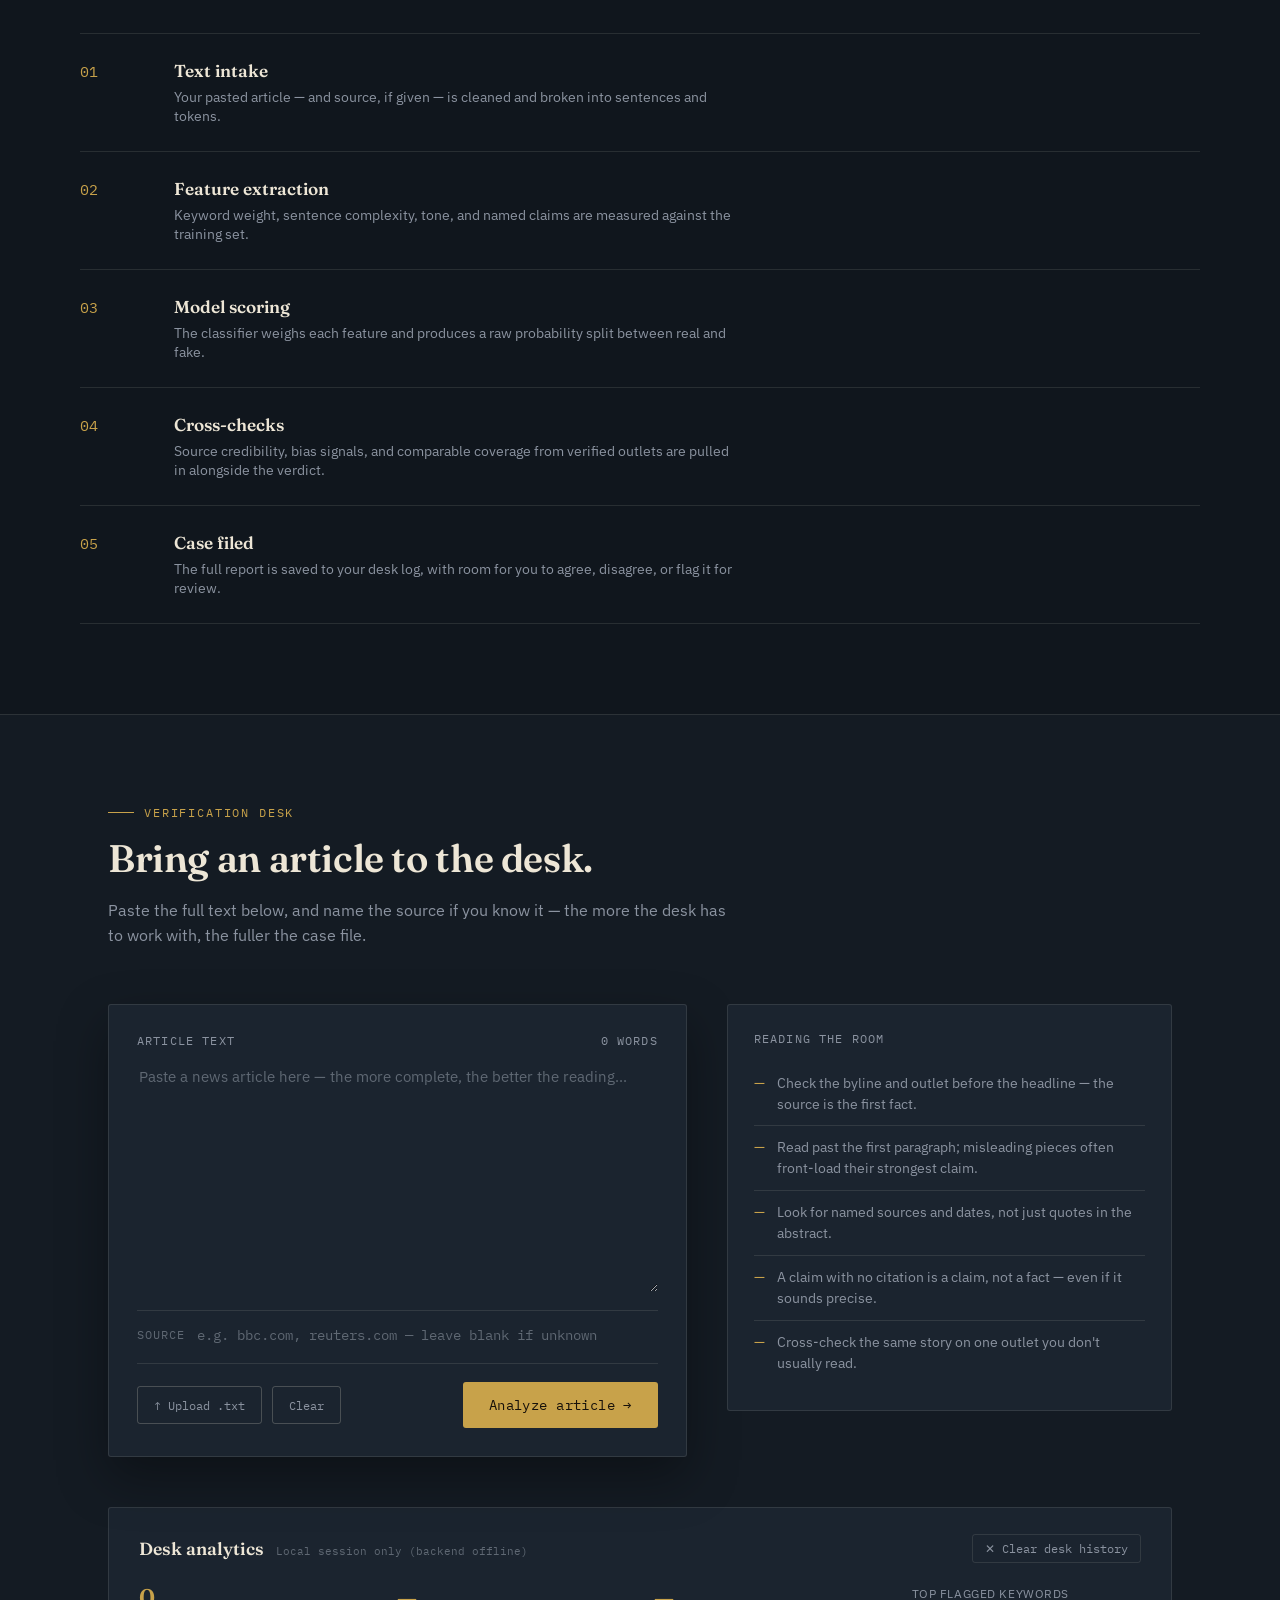
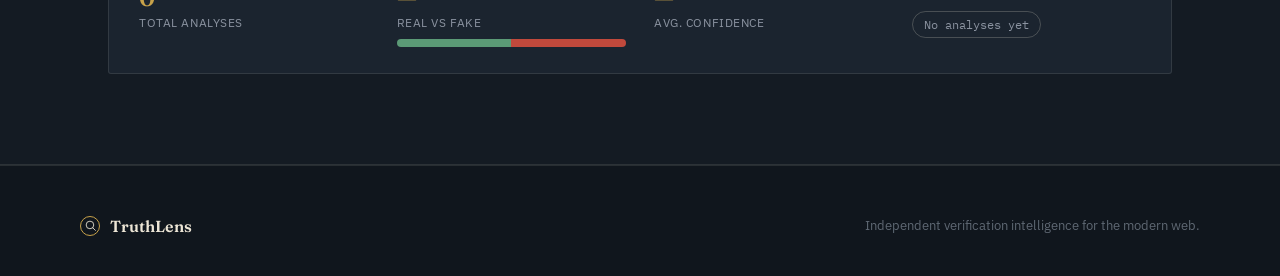
==== commit ddab3a1a: "Update footer copy for verification intelligence messaging" ====
--- a/frontend/index.html
+++ b/frontend/index.html
@@ -1,4 +1,4 @@
-<!DOCTYPE html>
+  <!DOCTYPE html>
 <html lang="en">
 <head>
 <meta charset="UTF-8">
@@ -338,7 +338,7 @@
       </span>
       TruthLens
     </div>
-    <div class="foot-note">Frontend demo — verdicts, credibility scores, and bias readings are generated locally for illustration, not by a trained model or a real publisher database.</div>
+    <div class="foot-note">Independent verification intelligence for the modern web.</div>
   </div>
 </footer>
 
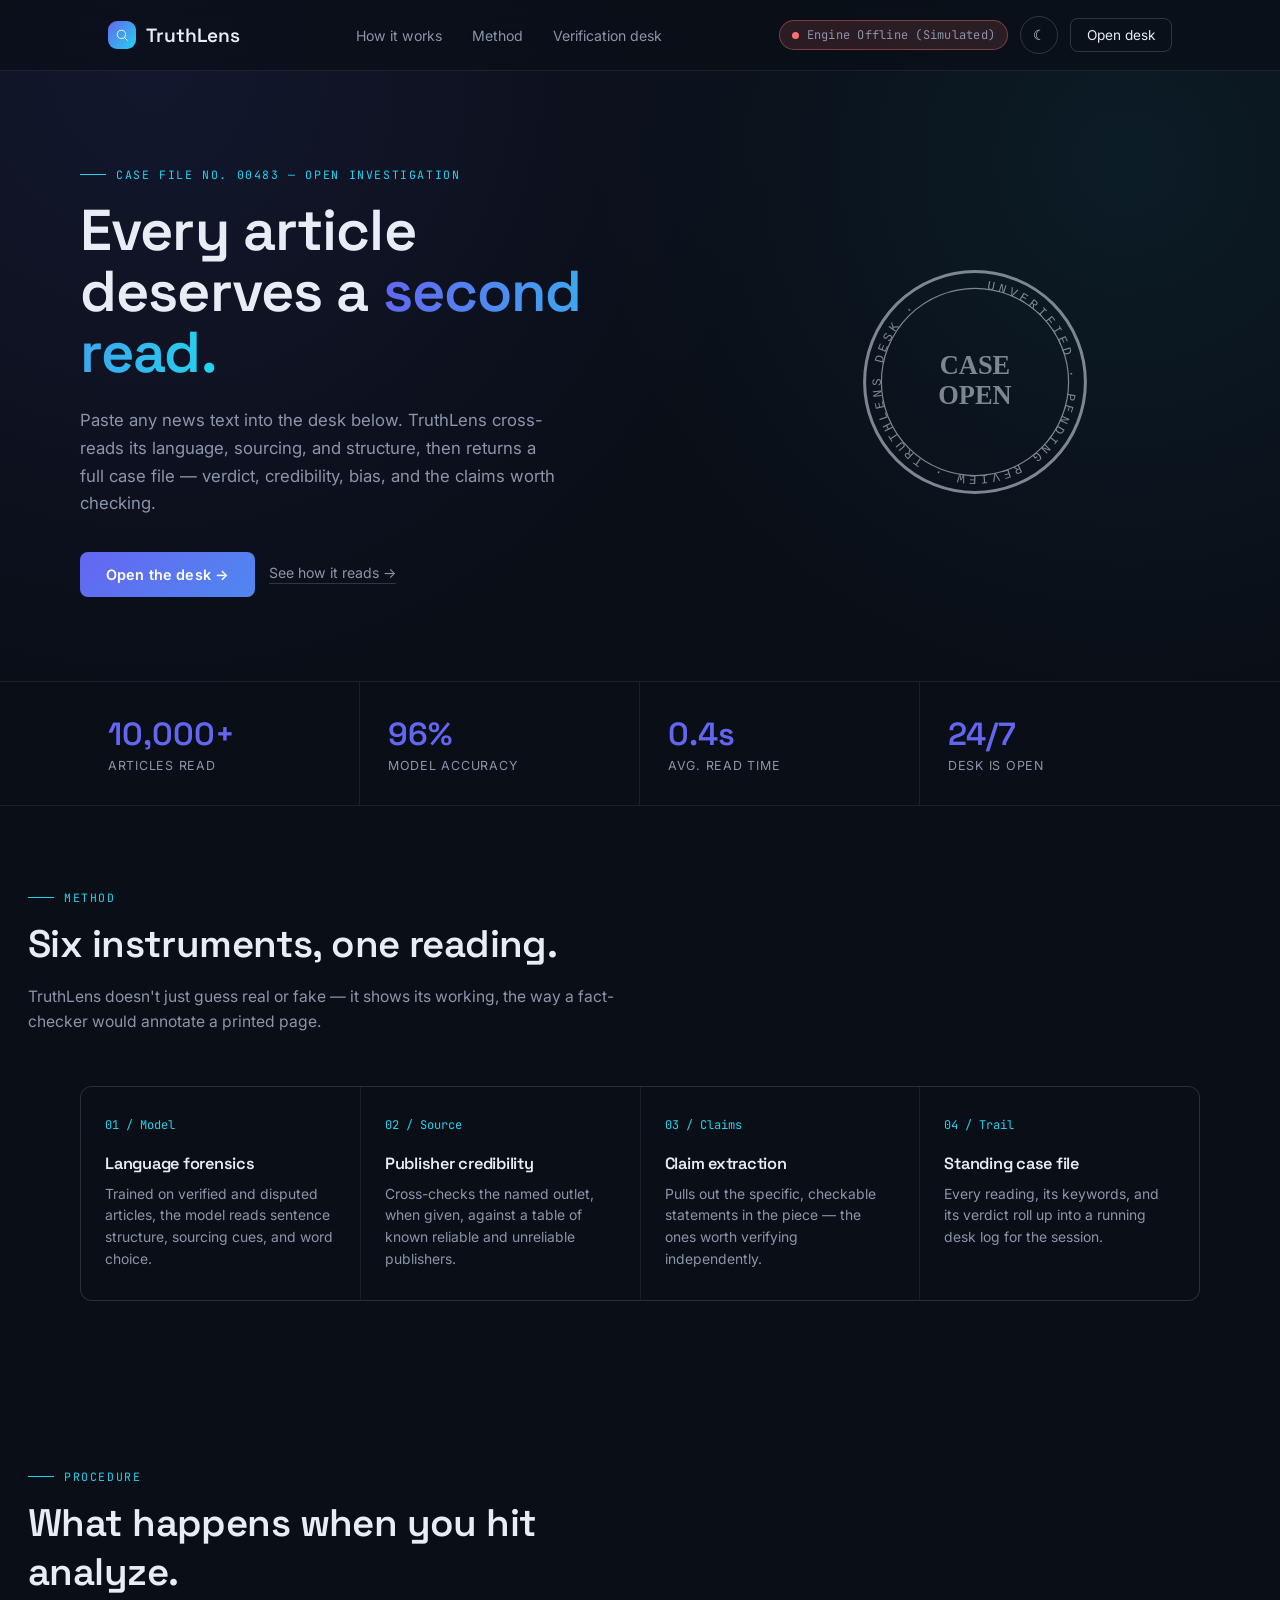
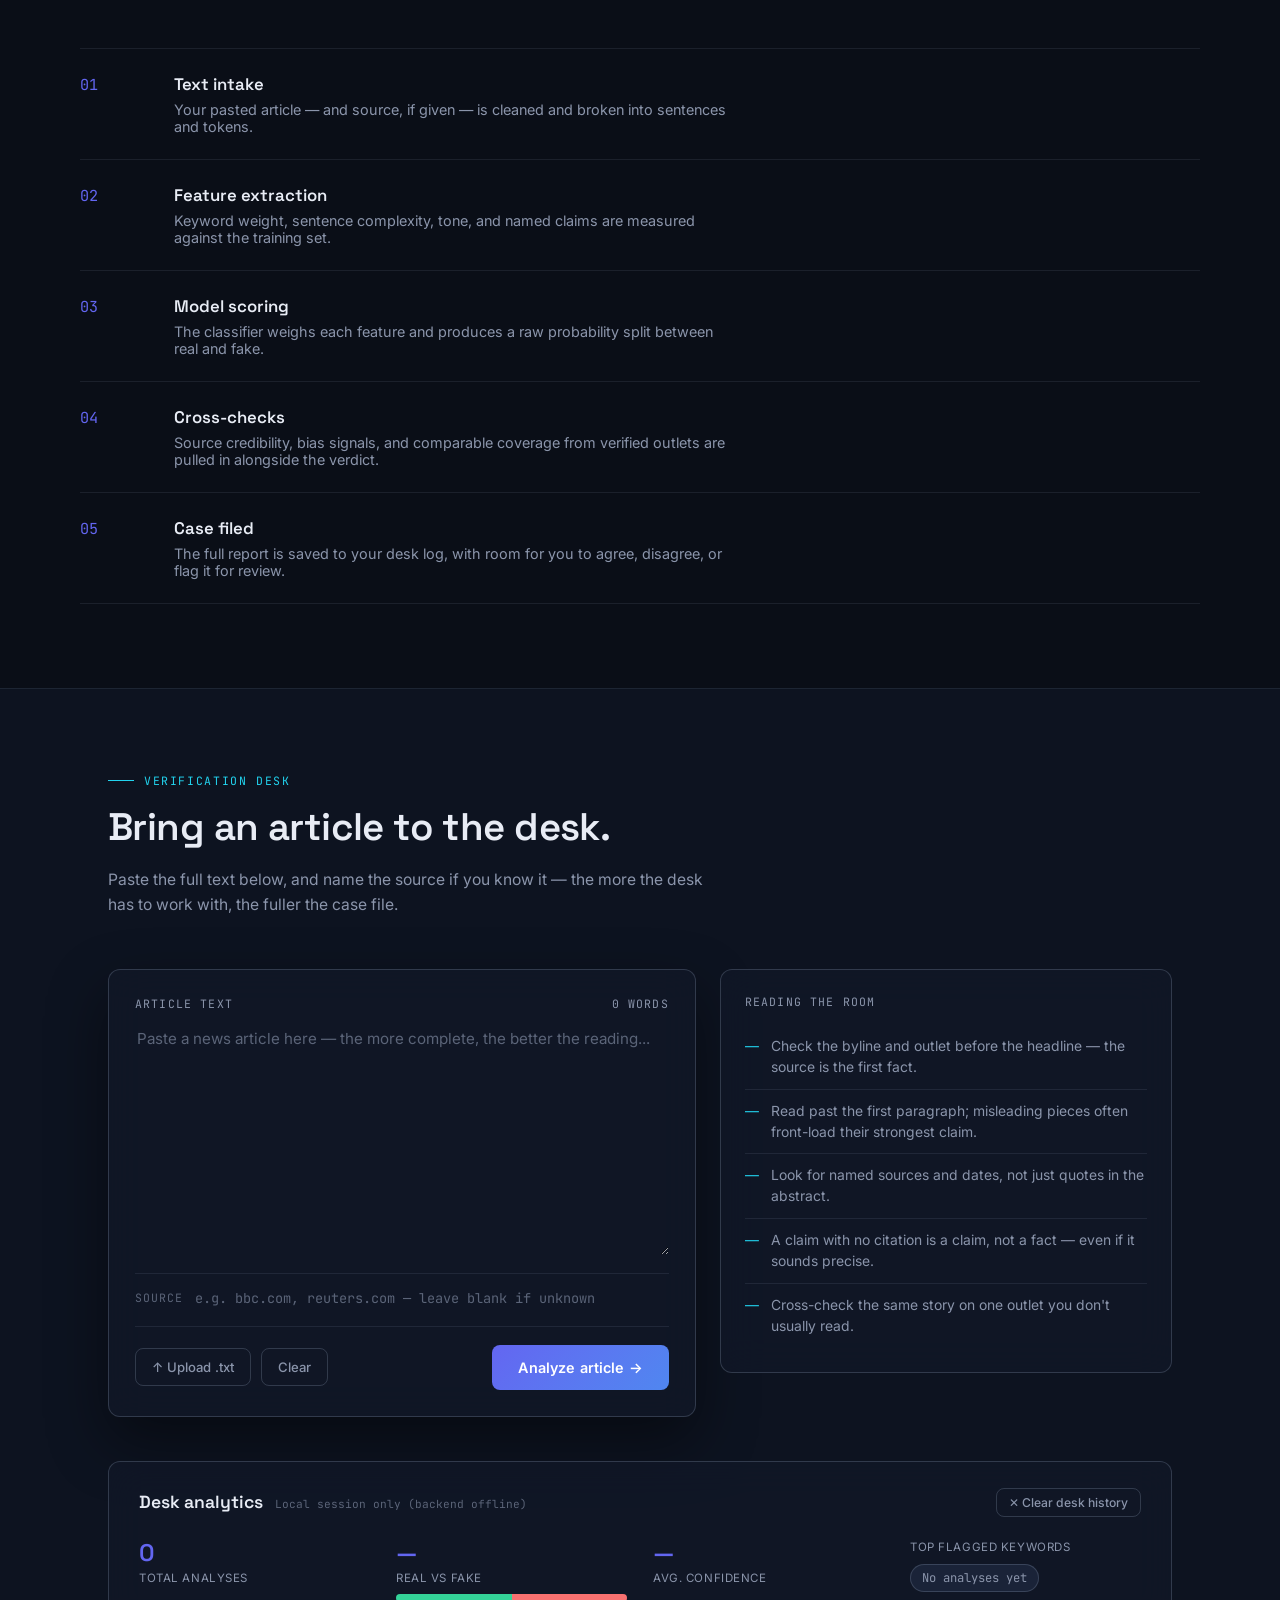
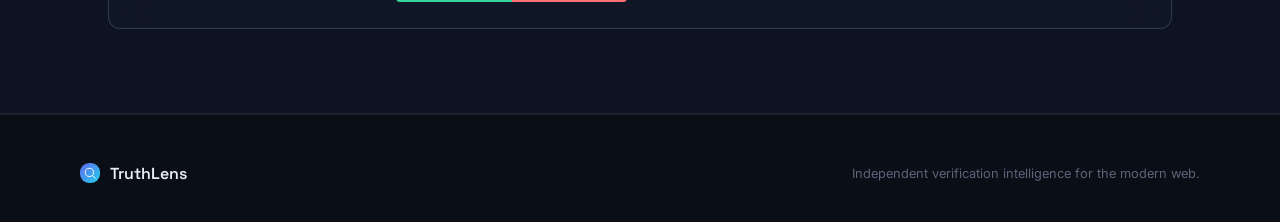
==== commit 45b78347: "Update TruthLens UI styling" ====
--- a/frontend/index.html
+++ b/frontend/index.html
@@ -5,7 +5,7 @@
 <meta name="viewport" content="width=device-width, initial-scale=1.0">
 <title>TruthLens — News Verification Desk</title>
 <link rel="preconnect" href="https://fonts.googleapis.com">
-<link href="https://fonts.googleapis.com/css2?family=Fraunces:ital,opsz,wght@0,9..144,300;0,9..144,500;0,9..144,600;0,9..144,700;1,9..144,500&family=IBM+Plex+Sans:wght@400;500;600&family=IBM+Plex+Mono:wght@400;500;600&display=swap" rel="stylesheet">
+<link href="https://fonts.googleapis.com/css2?family=Space+Grotesk:wght@500;600;700&family=Inter:wght@400;500;600&family=JetBrains+Mono:wght@400;500;600&display=swap" rel="stylesheet">
 <link rel="stylesheet" href="style.css">
 </head>
 <body>
@@ -48,6 +48,7 @@
   </div>
 </header>
 
+<main>
 <section class="hero">
   <div class="hero-grid">
     <div>
@@ -153,7 +154,7 @@
     <div class="desk-grid">
       <div class="input-card">
         <div class="card-label"><span>Article text</span><span id="wordCount">0 words</span></div>
-        <textarea id="article-input" placeholder="Paste a news article here — the more complete, the better the reading..."></textarea>
+        <textarea id="article-input" aria-label="Article text to verify" placeholder="Paste a news article here — the more complete, the better the reading..."></textarea>
         <div class="source-row">
           <span class="src-icon">SOURCE</span>
           <input type="text" id="sourceInput" placeholder="e.g. bbc.com, reuters.com — leave blank if unknown">
@@ -167,7 +168,7 @@
         </div>
         <input type="file" id="fileInput" accept=".txt" style="display:none">
 
-        <div class="loading-panel" id="loadingPanel">
+        <div class="loading-panel" id="loadingPanel" role="status" aria-live="polite">
           <div class="progress-track"><div class="progress-fill" id="progressFill"></div></div>
           <div class="loading-line" id="line1"><span class="dot"></span> Reading submitted text…</div>
           <div class="loading-line" id="line2"><span class="dot"></span> Extracting language features…</div>
@@ -189,7 +190,7 @@
       </div>
     </div>
 
-    <div class="results-panel" id="resultsPanel">
+    <div class="results-panel" id="resultsPanel" role="region" aria-live="polite" aria-label="Analysis report">
       <div class="results-head">
         <div>
           <div class="card-label">Case file — filed <span id="filedTime"></span></div>
@@ -326,6 +327,7 @@
     </div>
   </div>
 </section>
+</main>
 
 <footer>
   <div class="footer-inner">
--- a/frontend/style.css
+++ b/frontend/style.css
@@ -1,233 +1,265 @@
-  :root {
-    --bg: #10161d;
-    --bg-soft: #141b23;
-    --surface: #1b242f;
-    --surface-2: #232e3a;
-    --line: rgba(237,230,214,0.11);
-    --line-strong: rgba(237,230,214,0.22);
-    --paper: #ede6d6;
-    --ink: #ede6d6;
-    --muted: #8b93a0;
-    --muted-2: #5f6873;
-    --real: #5b9a76;
-    --real-dim: rgba(91,154,118,0.15);
-    --fake: #c1493c;
-    --fake-dim: rgba(193,73,60,0.15);
-    --gold: #c8a24a;
-    --radius: 3px;
-    --shadow: 0 20px 50px rgba(0,0,0,0.35);
+:root {
+    --bg: #0a0e17;
+    --bg-soft: #0d1320;
+    --surface: #131a2b;
+    --surface-2: #1a2338;
+    --line: rgba(148,163,184,0.12);
+    --line-strong: rgba(148,163,184,0.26);
+    --paper: #0a0e17;
+    --ink: #e8ecf5;
+    --muted: #8b95ab;
+    --muted-2: #5b6478;
+    --real: #34d399;
+    --real-dim: rgba(52,211,153,0.14);
+    --fake: #f87171;
+    --fake-dim: rgba(248,113,113,0.14);
+    --accent: #6366f1;
+    --accent-2: #22d3ee;
+    --accent-dim: rgba(99,102,241,0.14);
+    --radius: 12px;
+    --radius-sm: 8px;
+    --shadow: 0 24px 60px rgba(0,0,0,0.45);
+    --glass-bg: rgba(19,26,43,0.6);
+    --glass-blur: 18px;
   }
   body.paper-mode {
-    --bg: #ede6d6;
-    --bg-soft: #e6ddc9;
+    --bg: #f7f8fc;
+    --bg-soft: #eef0f8;
     --surface: #ffffff;
-    --surface-2: #f4efe2;
-    --line: rgba(16,22,29,0.12);
-    --line-strong: rgba(16,22,29,0.25);
-    --paper: #10161d;
-    --ink: #191f26;
-    --muted: #5b5344;
-    --muted-2: #8a8171;
-    --shadow: 0 20px 50px rgba(30,25,15,0.12);
+    --surface-2: #f2f4fa;
+    --line: rgba(30,41,70,0.09);
+    --line-strong: rgba(30,41,70,0.18);
+    --paper: #ffffff;
+    --ink: #161b2c;
+    --muted: #5b6478;
+    --muted-2: #8890a3;
+    --real: #16a37a;
+    --real-dim: rgba(22,163,122,0.12);
+    --fake: #dc4747;
+    --fake-dim: rgba(220,71,71,0.1);
+    --accent: #4f46e5;
+    --accent-2: #0891b2;
+    --accent-dim: rgba(79,70,229,0.1);
+    --shadow: 0 20px 50px rgba(30,41,70,0.1);
+    --glass-bg: rgba(255,255,255,0.7);
   }
   * { box-sizing: border-box; }
   html { scroll-behavior: smooth; }
   body {
     margin: 0;
     background: var(--bg);
+    background-image:
+      radial-gradient(circle at 12% 8%, rgba(99,102,241,0.10), transparent 45%),
+      radial-gradient(circle at 88% 18%, rgba(34,211,238,0.07), transparent 40%);
+    background-attachment: fixed;
     color: var(--ink);
-    font-family: 'IBM Plex Sans', sans-serif;
+    font-family: 'Inter', sans-serif;
     -webkit-font-smoothing: antialiased;
     transition: background 0.4s ease, color 0.4s ease;
   }
-  h1, h2, h3, .display { font-family: 'Fraunces', serif; letter-spacing: -0.01em; }
-  .mono { font-family: 'IBM Plex Mono', monospace; }
+  body.paper-mode { background-image: none; }
+  h1, h2, h3, .display { font-family: 'Space Grotesk', sans-serif; letter-spacing: -0.015em; }
+  .mono { font-family: 'JetBrains Mono', monospace; }
   a { color: inherit; }
   .wrap { max-width: 1120px; margin: 0 auto; padding: 0 28px; }
-  ::selection { background: var(--gold); color: #10161d; }
+  ::selection { background: var(--accent); color: #fff; }
 
   header.nav {
     position: sticky; top: 0; z-index: 50;
-    background: color-mix(in srgb, var(--bg) 88%, transparent);
-    backdrop-filter: blur(10px);
+    background: color-mix(in srgb, var(--bg) 72%, transparent);
+    backdrop-filter: blur(var(--glass-blur)); -webkit-backdrop-filter: blur(var(--glass-blur));
     border-bottom: 1px solid var(--line);
   }
-  .nav-inner { display: flex; align-items: center; justify-content: space-between; padding: 18px 28px; max-width: 1120px; margin: 0 auto; }
-  .logo { display: flex; align-items: center; gap: 10px; font-family: 'Fraunces', serif; font-weight: 600; font-size: 1.25rem; }
-  .logo-mark { width: 26px; height: 26px; border: 1.5px solid var(--gold); border-radius: 50%; display: flex; align-items: center; justify-content: center; }
-  .logo-mark svg { width: 13px; height: 13px; }
+  .nav-inner { display: flex; align-items: center; justify-content: space-between; padding: 16px 28px; max-width: 1120px; margin: 0 auto; }
+  .logo { display: flex; align-items: center; gap: 10px; font-family: 'Space Grotesk', sans-serif; font-weight: 600; font-size: 1.2rem; }
+  .logo-mark {
+    width: 28px; height: 28px; border-radius: 9px; display: flex; align-items: center; justify-content: center;
+    background: linear-gradient(135deg, var(--accent), var(--accent-2)); color: #fff;
+  }
+  .logo-mark svg { width: 14px; height: 14px; }
   .nav-links { display: flex; align-items: center; gap: 30px; font-size: 0.88rem; }
   .nav-links a { text-decoration: none; color: var(--muted); transition: color 0.2s; }
   .nav-links a:hover { color: var(--ink); }
   .nav-cta {
-    border: 1px solid var(--line-strong); padding: 8px 16px; border-radius: var(--radius);
+    border: 1px solid var(--line-strong); padding: 8px 16px; border-radius: var(--radius-sm);
     font-size: 0.85rem; text-decoration: none; transition: all 0.2s;
   }
-  .nav-cta:hover { border-color: var(--gold); color: var(--gold); }
+  .nav-cta:hover { border-color: var(--accent); color: var(--accent); background: var(--accent-dim); }
   .mode-toggle {
     width: 38px; height: 38px; border-radius: 50%; border: 1px solid var(--line-strong);
     background: transparent; color: var(--ink); cursor: pointer; display: flex; align-items: center; justify-content: center;
     font-size: 0.9rem; transition: all 0.2s;
   }
-  .mode-toggle:hover { border-color: var(--gold); }
-
-  .hero { position: relative; padding: 100px 28px 90px; overflow: hidden; }
+  .mode-toggle:hover { border-color: var(--accent); color: var(--accent); }
+
+  .hero { position: relative; padding: 96px 28px 84px; overflow: hidden; }
   .hero-grid { display: grid; grid-template-columns: 1.15fr 0.85fr; gap: 60px; align-items: center; max-width: 1120px; margin: 0 auto; }
   .eyebrow {
-    font-family: 'IBM Plex Mono', monospace; font-size: 0.72rem; letter-spacing: 0.16em; text-transform: uppercase;
-    color: var(--gold); margin-bottom: 18px; display: flex; align-items: center; gap: 10px;
-  }
-  .eyebrow::before { content: ''; width: 26px; height: 1px; background: var(--gold); }
-  .hero h1 { font-size: clamp(2.4rem, 5vw, 3.6rem); line-height: 1.05; font-weight: 600; margin: 0 0 24px; }
-  .hero h1 em { font-style: italic; color: var(--gold); font-weight: 500; }
+    font-family: 'JetBrains Mono', monospace; font-size: 0.72rem; letter-spacing: 0.14em; text-transform: uppercase;
+    color: var(--accent-2); margin-bottom: 18px; display: flex; align-items: center; gap: 10px;
+  }
+  .eyebrow::before { content: ''; width: 26px; height: 1px; background: var(--accent-2); }
+  .hero h1 { font-size: clamp(2.4rem, 5vw, 3.6rem); line-height: 1.06; font-weight: 600; margin: 0 0 24px; }
+  .hero h1 em { font-style: normal; color: var(--accent); font-weight: 600; background: linear-gradient(90deg, var(--accent), var(--accent-2)); -webkit-background-clip: text; background-clip: text; -webkit-text-fill-color: transparent; }
   .hero p.lede { color: var(--muted); font-size: 1.05rem; line-height: 1.65; max-width: 480px; margin: 0 0 34px; }
   .hero-actions { display: flex; gap: 14px; align-items: center; }
   .btn-primary {
-    background: var(--gold); color: #17110a; border: none; padding: 14px 26px; border-radius: var(--radius);
-    font-family: 'IBM Plex Mono', monospace; font-size: 0.85rem; letter-spacing: 0.03em; cursor: pointer;
+    background: linear-gradient(135deg, var(--accent), color-mix(in srgb, var(--accent) 70%, var(--accent-2)));
+    color: #fff; border: none; padding: 14px 26px; border-radius: var(--radius-sm);
+    font-family: 'Inter', sans-serif; font-weight: 600; font-size: 0.9rem; letter-spacing: 0.01em; cursor: pointer;
     text-decoration: none; display: inline-flex; align-items: center; gap: 8px; transition: transform 0.15s ease, box-shadow 0.15s ease;
   }
-  .btn-primary:hover { transform: translateY(-1px); box-shadow: 0 8px 22px rgba(200,162,74,0.25); }
-  .btn-primary:disabled { opacity: 0.6; cursor: default; transform: none; box-shadow: none; }
+  .btn-primary:hover { transform: translateY(-1px); box-shadow: 0 10px 26px rgba(99,102,241,0.35); }
+  .btn-primary:disabled { opacity: 0.55; cursor: default; transform: none; box-shadow: none; }
   .btn-ghost {
     color: var(--muted); text-decoration: none; font-size: 0.88rem; border-bottom: 1px solid var(--line-strong);
-    padding-bottom: 2px; transition: color 0.2s;
-  }
-  .btn-ghost:hover { color: var(--ink); }
+    padding-bottom: 2px; transition: color 0.2s, border-color 0.2s;
+  }
+  .btn-ghost:hover { color: var(--ink); border-color: var(--accent); }
 
   .stamp-wrap { display: flex; align-items: center; justify-content: center; position: relative; }
-  .stamp { width: 240px; height: 240px; transform: rotate(-9deg); filter: url(#inkTexture); opacity: 0.92; }
+  .stamp { width: 240px; height: 240px; filter: none; opacity: 0.9; }
 
   .stats-bar { border-top: 1px solid var(--line); border-bottom: 1px solid var(--line); }
   .stats-inner { max-width: 1120px; margin: 0 auto; display: grid; grid-template-columns: repeat(4, 1fr); }
-  .stat { padding: 34px 28px; border-right: 1px solid var(--line); }
+  .stat { padding: 32px 28px; border-right: 1px solid var(--line); }
   .stat:last-child { border-right: none; }
-  .stat .num { font-family: 'Fraunces', serif; font-size: 2rem; font-weight: 600; color: var(--gold); }
+  .stat .num { font-family: 'Space Grotesk', sans-serif; font-size: 2rem; font-weight: 600; color: var(--accent); }
   .stat .label { font-size: 0.78rem; color: var(--muted); margin-top: 4px; text-transform: uppercase; letter-spacing: 0.06em; }
 
-  .section { padding: 90px 28px; }
-  .section-head { max-width: 620px; margin-bottom: 56px; }
+  .section { padding: 84px 28px; }
+  .section-head { max-width: 620px; margin-bottom: 52px; }
   .section-head .eyebrow { margin-bottom: 14px; }
   .section-head h2 { font-size: clamp(1.8rem, 3vw, 2.4rem); font-weight: 600; margin: 0 0 14px; }
   .section-head p { color: var(--muted); line-height: 1.6; font-size: 0.98rem; }
 
-  .features-grid { max-width: 1120px; margin: 0 auto; display: grid; grid-template-columns: repeat(4, 1fr); gap: 1px; background: var(--line); border: 1px solid var(--line); }
-  .feature-card { background: var(--bg); padding: 32px 26px; }
-  .feature-card .fnum { font-family: 'IBM Plex Mono', monospace; font-size: 0.75rem; color: var(--muted-2); margin-bottom: 22px; }
-  .feature-card h3 { font-size: 1.05rem; font-weight: 600; margin: 0 0 10px; }
-  .feature-card p { color: var(--muted); font-size: 0.88rem; line-height: 1.55; margin: 0; }
+  .features-grid { max-width: 1120px; margin: 0 auto; display: grid; grid-template-columns: repeat(4, 1fr); gap: 1px; background: var(--line); border: 1px solid var(--line); border-radius: var(--radius); overflow: hidden; }
+  .feature-card { background: var(--bg); padding: 30px 24px; transition: background 0.25s ease; }
+  .feature-card:hover { background: var(--surface); }
+  .feature-card .fnum { font-family: 'JetBrains Mono', monospace; font-size: 0.75rem; color: var(--accent-2); margin-bottom: 20px; }
+  .feature-card h3 { font-size: 1.02rem; font-weight: 600; margin: 0 0 10px; }
+  .feature-card p { color: var(--muted); font-size: 0.87rem; line-height: 1.55; margin: 0; }
 
   .process { max-width: 1120px; margin: 0 auto; }
-  .process-row { display: grid; grid-template-columns: 70px 1fr; gap: 24px; padding: 26px 0; border-top: 1px solid var(--line); align-items: baseline; }
+  .process-row { display: grid; grid-template-columns: 70px 1fr; gap: 24px; padding: 24px 0; border-top: 1px solid var(--line); align-items: baseline; }
   .process-row:last-child { border-bottom: 1px solid var(--line); }
-  .process-row .pnum { font-family: 'IBM Plex Mono', monospace; color: var(--gold); font-size: 0.95rem; }
-  .process-row h4 { margin: 0 0 6px; font-size: 1.08rem; font-weight: 600; font-family: 'Fraunces', serif; }
+  .process-row .pnum { font-family: 'JetBrains Mono', monospace; color: var(--accent); font-size: 0.95rem; }
+  .process-row h4 { margin: 0 0 6px; font-size: 1.05rem; font-weight: 600; font-family: 'Space Grotesk', sans-serif; }
   .process-row p { margin: 0; color: var(--muted); font-size: 0.9rem; max-width: 560px; }
 
   .detector-section { background: var(--bg-soft); border-top: 1px solid var(--line); border-bottom: 1px solid var(--line); }
-  .desk { max-width: 1120px; margin: 0 auto; padding: 90px 28px; }
-  .desk-grid { display: grid; grid-template-columns: 1.3fr 1fr; gap: 40px; align-items: start; }
-  .input-card { background: var(--surface); border: 1px solid var(--line); border-radius: var(--radius); padding: 28px; box-shadow: var(--shadow); }
+  .desk { max-width: 1120px; margin: 0 auto; padding: 84px 28px; }
+  .desk-grid { display: grid; grid-template-columns: 1.3fr 1fr; gap: 24px; align-items: start; }
+  .input-card {
+    background: var(--glass-bg); backdrop-filter: blur(var(--glass-blur)); -webkit-backdrop-filter: blur(var(--glass-blur));
+    border: 1px solid var(--line-strong); border-radius: var(--radius); padding: 26px; box-shadow: var(--shadow);
+  }
   .input-card .card-label {
-    font-family: 'IBM Plex Mono', monospace; font-size: 0.72rem; text-transform: uppercase; letter-spacing: 0.1em;
+    font-family: 'JetBrains Mono', monospace; font-size: 0.72rem; text-transform: uppercase; letter-spacing: 0.1em;
     color: var(--muted); margin-bottom: 14px; display: flex; justify-content: space-between;
   }
   textarea#article-input {
     width: 100%; min-height: 230px; background: transparent; border: none; outline: none;
-    color: var(--ink); font-family: 'IBM Plex Sans', sans-serif; font-size: 0.95rem; line-height: 1.6; resize: vertical;
+    color: var(--ink); font-family: 'Inter', sans-serif; font-size: 0.95rem; line-height: 1.6; resize: vertical;
   }
   textarea#article-input::placeholder { color: var(--muted-2); }
 
   .source-row { display: flex; align-items: center; gap: 10px; margin-top: 14px; padding-top: 14px; border-top: 1px solid var(--line); }
-  .source-row .src-icon { color: var(--muted-2); font-family: 'IBM Plex Mono', monospace; font-size: 0.72rem; letter-spacing: 0.08em; flex-shrink: 0; }
+  .source-row .src-icon { color: var(--muted-2); font-family: 'JetBrains Mono', monospace; font-size: 0.72rem; letter-spacing: 0.08em; flex-shrink: 0; }
   .source-row input {
     flex: 1; background: transparent; border: none; outline: none; color: var(--ink);
-    font-family: 'IBM Plex Mono', monospace; font-size: 0.85rem;
+    font-family: 'JetBrains Mono', monospace; font-size: 0.85rem;
   }
   .source-row input::placeholder { color: var(--muted-2); }
 
-  .input-footer { display: flex; justify-content: space-between; align-items: center; margin-top: 18px; border-top: 1px solid var(--line); padding-top: 18px; }
+  .input-footer { display: flex; justify-content: space-between; align-items: center; margin-top: 18px; border-top: 1px solid var(--line); padding-top: 18px; flex-wrap: wrap; gap: 12px; }
   .input-actions { display: flex; gap: 10px; }
   .btn-secondary {
     background: transparent; border: 1px solid var(--line-strong); color: var(--muted); padding: 10px 16px;
-    border-radius: var(--radius); font-family: 'IBM Plex Mono', monospace; font-size: 0.78rem; cursor: pointer; transition: all 0.2s;
-  }
-  .btn-secondary:hover { border-color: var(--ink); color: var(--ink); }
+    border-radius: var(--radius-sm); font-family: 'Inter', sans-serif; font-weight: 500; font-size: 0.82rem; cursor: pointer; transition: all 0.2s;
+  }
+  .btn-secondary:hover { border-color: var(--accent); color: var(--ink); background: var(--accent-dim); }
   .btn-secondary:disabled { opacity: 0.45; cursor: default; }
-  .btn-secondary:disabled:hover { border-color: var(--line-strong); color: var(--muted); }
-  .char-count { font-family: 'IBM Plex Mono', monospace; font-size: 0.75rem; color: var(--muted-2); }
-
-  .tips-card { background: var(--surface); border: 1px solid var(--line); border-radius: var(--radius); padding: 26px; }
-  .tips-card .card-label { font-family: 'IBM Plex Mono', monospace; font-size: 0.72rem; text-transform: uppercase; letter-spacing: 0.1em; color: var(--muted); margin-bottom: 16px; }
+  .btn-secondary:disabled:hover { border-color: var(--line-strong); color: var(--muted); background: transparent; }
+  .char-count { font-family: 'JetBrains Mono', monospace; font-size: 0.75rem; color: var(--muted-2); }
+
+  .tips-card {
+    background: var(--glass-bg); backdrop-filter: blur(var(--glass-blur)); -webkit-backdrop-filter: blur(var(--glass-blur));
+    border: 1px solid var(--line-strong); border-radius: var(--radius); padding: 24px;
+  }
+  .tips-card .card-label { font-family: 'JetBrains Mono', monospace; font-size: 0.72rem; text-transform: uppercase; letter-spacing: 0.1em; color: var(--muted); margin-bottom: 16px; }
   .tips-card ul { list-style: none; margin: 0; padding: 0; }
   .tips-card li { display: flex; gap: 12px; padding: 11px 0; border-top: 1px solid var(--line); font-size: 0.87rem; color: var(--muted); line-height: 1.5; }
   .tips-card li:first-child { border-top: none; }
-  .tips-card li::before { content: '—'; color: var(--gold); flex-shrink: 0; }
-
-  .loading-panel { display: none; padding: 34px 0 4px; }
+  .tips-card li::before { content: '—'; color: var(--accent-2); flex-shrink: 0; }
+
+  .loading-panel { display: none; padding: 32px 0 4px; }
   .loading-panel.active { display: block; }
-  .loading-line { display: flex; justify-content: space-between; align-items: center; padding: 10px 0; font-family: 'IBM Plex Mono', monospace; font-size: 0.82rem; color: var(--muted-2); opacity: 0.3; transition: opacity 0.3s, color 0.3s; }
+  .loading-line { display: flex; justify-content: space-between; align-items: center; padding: 10px 0; font-family: 'JetBrains Mono', monospace; font-size: 0.82rem; color: var(--muted-2); opacity: 0.35; transition: opacity 0.3s, color 0.3s; }
   .loading-line.active { opacity: 1; color: var(--ink); }
   .loading-line .dot { width: 6px; height: 6px; border-radius: 50%; background: var(--muted-2); }
-  .loading-line.active .dot { background: var(--gold); }
-  .progress-track { height: 2px; background: var(--line); margin: 20px 0; overflow: hidden; }
-  .progress-fill { height: 100%; width: 0%; background: var(--gold); transition: width 0.3s linear; }
-
-  .results-panel { display: none; margin-top: 60px; }
+  .loading-line.active .dot { background: var(--accent); box-shadow: 0 0 8px var(--accent); }
+  .progress-track { height: 3px; background: var(--line); margin: 20px 0; overflow: hidden; border-radius: 2px; }
+  .progress-fill { height: 100%; width: 0%; background: linear-gradient(90deg, var(--accent), var(--accent-2)); transition: width 0.3s linear; }
+
+  .results-panel { display: none; margin-top: 56px; }
   .results-panel.active { display: block; animation: rise 0.5s ease; }
   @keyframes rise { from { opacity: 0; transform: translateY(14px); } to { opacity: 1; transform: translateY(0); } }
-  .results-head { display: flex; justify-content: space-between; align-items: flex-end; margin-bottom: 30px; flex-wrap: wrap; gap: 20px;}
+  .results-head { display: flex; justify-content: space-between; align-items: flex-end; margin-bottom: 28px; flex-wrap: wrap; gap: 20px;}
   .results-head h3 { font-size: 1.6rem; margin: 0; font-weight: 600; }
   .results-footer { display: flex; gap: 12px; }
-  .results-grid { display: grid; grid-template-columns: 300px 1fr; gap: 1px; background: var(--line); border: 1px solid var(--line); border-radius: var(--radius) var(--radius) 0 0; overflow: hidden; }
-
-  .verdict-panel { background: var(--surface); padding: 40px 30px; display: flex; flex-direction: column; align-items: center; text-align: center; position: relative; }
-  .verdict-stamp { width: 140px; height: 140px; margin-bottom: 18px; filter: url(#inkTexture2); }
-  .verdict-panel .verdict-label { font-family: 'IBM Plex Mono', monospace; font-size: 0.75rem; letter-spacing: 0.1em; text-transform: uppercase; color: var(--muted); }
-  .verdict-panel .confidence-num { font-family: 'Fraunces', serif; font-size: 2.4rem; font-weight: 600; margin: 6px 0 2px; }
+  .results-grid {
+    display: grid; grid-template-columns: 300px 1fr; gap: 1px; background: var(--line);
+    border: 1px solid var(--line-strong); border-radius: var(--radius) var(--radius) 0 0; overflow: hidden;
+  }
+
+  .verdict-panel { background: var(--surface); padding: 38px 30px; display: flex; flex-direction: column; align-items: center; text-align: center; position: relative; }
+  .verdict-stamp { width: 140px; height: 140px; margin-bottom: 18px; filter: none; }
+  .verdict-panel .verdict-label { font-family: 'JetBrains Mono', monospace; font-size: 0.75rem; letter-spacing: 0.1em; text-transform: uppercase; color: var(--muted); }
+  .verdict-panel .confidence-num { font-family: 'Space Grotesk', sans-serif; font-size: 2.4rem; font-weight: 600; margin: 6px 0 2px; }
   .verdict-panel .confidence-sub { font-size: 0.8rem; color: var(--muted); }
-  .score-bar-track { width: 170px; height: 5px; background: var(--surface-2); border-radius: 3px; overflow: hidden; margin: 12px 0 0; }
-  .score-bar-fill { height: 100%; border-radius: 3px; width: 0%; transition: width 0.9s ease; }
-
-  .metrics-panel { background: var(--surface); padding: 30px; }
-  .metric-row { display: grid; grid-template-columns: repeat(4, 1fr); gap: 20px; margin-bottom: 28px; }
-  .metric { border-left: 2px solid var(--line); padding-left: 12px; }
-  .metric .m-label { font-family: 'IBM Plex Mono', monospace; font-size: 0.68rem; text-transform: uppercase; letter-spacing: 0.06em; color: var(--muted-2); margin-bottom: 6px; }
+  .score-bar-track { width: 170px; height: 6px; background: var(--surface-2); border-radius: 4px; overflow: hidden; margin: 12px 0 0; }
+  .score-bar-fill { height: 100%; border-radius: 4px; width: 0%; transition: width 0.9s ease; }
+
+  .metrics-panel { background: var(--surface); padding: 28px 30px; }
+  .metric-row { display: grid; grid-template-columns: repeat(4, 1fr); gap: 18px; margin-bottom: 26px; }
+  .metric { border-left: 2px solid var(--accent-dim); padding-left: 12px; }
+  .metric .m-label { font-family: 'JetBrains Mono', monospace; font-size: 0.68rem; text-transform: uppercase; letter-spacing: 0.06em; color: var(--muted-2); margin-bottom: 6px; }
   .metric .m-value { font-size: 1.02rem; font-weight: 600; }
 
-  .prob-bars { margin-bottom: 28px; }
+  .prob-bars { margin-bottom: 26px; }
   .prob-row { display: flex; align-items: center; gap: 12px; margin-bottom: 10px; }
-  .prob-row .p-label { width: 46px; font-family: 'IBM Plex Mono', monospace; font-size: 0.78rem; color: var(--muted); }
-  .prob-track { flex: 1; height: 7px; background: var(--surface-2); border-radius: 4px; overflow: hidden; }
-  .prob-fill { height: 100%; border-radius: 4px; width: 0%; transition: width 0.8s ease; }
+  .prob-row .p-label { width: 46px; font-family: 'JetBrains Mono', monospace; font-size: 0.78rem; color: var(--muted); }
+  .prob-track { flex: 1; height: 8px; background: var(--surface-2); border-radius: 5px; overflow: hidden; }
+  .prob-fill { height: 100%; border-radius: 5px; width: 0%; transition: width 0.8s ease; }
   .prob-fill.real { background: var(--real); }
   .prob-fill.fake { background: var(--fake); }
-  .prob-row .p-value { width: 42px; text-align: right; font-family: 'IBM Plex Mono', monospace; font-size: 0.78rem; color: var(--muted); }
-
-  .keywords { display: flex; flex-wrap: wrap; gap: 8px; margin-bottom: 24px; }
-  .keyword-chip { font-family: 'IBM Plex Mono', monospace; font-size: 0.76rem; padding: 5px 11px; border: 1px solid var(--line-strong); border-radius: 20px; color: var(--muted); }
+  .prob-row .p-value { width: 42px; text-align: right; font-family: 'JetBrains Mono', monospace; font-size: 0.78rem; color: var(--muted); }
+
+  .keywords { display: flex; flex-wrap: wrap; gap: 8px; margin-bottom: 22px; }
+  .keyword-chip { font-family: 'JetBrains Mono', monospace; font-size: 0.76rem; padding: 5px 11px; border: 1px solid var(--line-strong); border-radius: 20px; color: var(--muted); background: var(--surface-2); }
 
   .explanation-block { border-top: 1px solid var(--line); padding-top: 20px; }
   .explanation-block .card-label { margin-bottom: 10px; }
 
-  .extras-grid { display: grid; grid-template-columns: repeat(2, 1fr); gap: 1px; background: var(--line); border: 1px solid var(--line); border-top: none; }
+  .extras-grid { display: grid; grid-template-columns: repeat(2, 1fr); gap: 1px; background: var(--line); border: 1px solid var(--line-strong); border-top: none; border-radius: 0 0 var(--radius) var(--radius); overflow: hidden; }
   .extra-card { background: var(--surface); padding: 26px; }
   .extra-card.wide { grid-column: span 2; }
   .extra-card .card-label {
-    font-family: 'IBM Plex Mono', monospace; font-size: 0.72rem; text-transform: uppercase; letter-spacing: 0.1em;
+    font-family: 'JetBrains Mono', monospace; font-size: 0.72rem; text-transform: uppercase; letter-spacing: 0.1em;
     color: var(--muted); margin-bottom: 16px;
   }
 
-  .cred-source-name { font-family: 'Fraunces', serif; font-size: 1.25rem; font-weight: 600; }
-  .cred-score { font-family: 'IBM Plex Mono', monospace; font-size: 0.85rem; color: var(--muted); margin-top: 8px; }
-  .cred-badge { display: inline-flex; align-items: center; gap: 8px; padding: 5px 12px; border-radius: 20px; font-family: 'IBM Plex Mono', monospace; font-size: 0.72rem; letter-spacing: 0.03em; margin-top: 12px; }
+  .cred-source-name { font-family: 'Space Grotesk', sans-serif; font-size: 1.2rem; font-weight: 600; }
+  .cred-score { font-family: 'JetBrains Mono', monospace; font-size: 0.85rem; color: var(--muted); margin-top: 8px; }
+  .cred-badge { display: inline-flex; align-items: center; gap: 8px; padding: 5px 12px; border-radius: 20px; font-family: 'JetBrains Mono', monospace; font-size: 0.72rem; letter-spacing: 0.03em; margin-top: 12px; }
   .cred-badge.trusted { background: var(--real-dim); color: var(--real); }
   .cred-badge.suspicious { background: var(--fake-dim); color: var(--fake); }
   .cred-badge.unrated { background: rgba(139,147,160,0.15); color: var(--muted); }
 
   .checklist { list-style: none; margin: 0; padding: 0; }
   .checklist li { display: flex; gap: 10px; align-items: flex-start; padding: 8px 0; font-size: 0.87rem; line-height: 1.5; color: var(--ink); }
-  .checklist .mark { font-family: 'IBM Plex Mono', monospace; flex-shrink: 0; width: 16px; font-weight: 600; }
+  .checklist .mark { font-family: 'JetBrains Mono', monospace; flex-shrink: 0; width: 16px; font-weight: 600; }
   .checklist li.flag .mark { color: var(--fake); }
   .checklist li.clear .mark { color: var(--real); }
 
@@ -235,43 +267,47 @@
   .bias-meter:last-child { margin-bottom: 0; }
   .bias-meter .bm-top { display: flex; justify-content: space-between; font-size: 0.82rem; margin-bottom: 6px; }
   .bias-meter .bm-top .bm-label { color: var(--muted); }
-  .bias-meter .bm-top .bm-value { font-family: 'IBM Plex Mono', monospace; }
+  .bias-meter .bm-top .bm-value { font-family: 'JetBrains Mono', monospace; }
   .bias-track { height: 6px; background: var(--surface-2); border-radius: 3px; overflow: hidden; }
-  .bias-fill { height: 100%; border-radius: 3px; width: 0%; transition: width 0.9s ease; background: var(--gold); }
+  .bias-fill { height: 100%; border-radius: 3px; width: 0%; transition: width 0.9s ease; background: linear-gradient(90deg, var(--accent), var(--accent-2)); }
 
   .claim-item { border-left: 2px solid var(--line-strong); padding: 4px 0 4px 14px; margin-bottom: 16px; }
   .claim-item:last-child { margin-bottom: 0; }
-  .claim-item .claim-num { font-family: 'IBM Plex Mono', monospace; font-size: 0.7rem; color: var(--muted-2); text-transform: uppercase; letter-spacing: 0.08em; }
-  .claim-item blockquote { margin: 6px 0 8px; font-family: 'Fraunces', serif; font-style: italic; font-size: 0.96rem; line-height: 1.5; }
-  .claim-status { display: inline-block; font-family: 'IBM Plex Mono', monospace; font-size: 0.7rem; padding: 3px 10px; border-radius: 20px; background: rgba(200,162,74,0.15); color: var(--gold); }
+  .claim-item .claim-num { font-family: 'JetBrains Mono', monospace; font-size: 0.7rem; color: var(--muted-2); text-transform: uppercase; letter-spacing: 0.08em; }
+  .claim-item blockquote { margin: 6px 0 8px; font-family: 'Space Grotesk', sans-serif; font-style: normal; font-weight: 500; font-size: 0.94rem; line-height: 1.5; }
+  .claim-status { display: inline-block; font-family: 'JetBrains Mono', monospace; font-size: 0.7rem; padding: 3px 10px; border-radius: 20px; background: var(--accent-dim); color: var(--accent-2); }
 
   .similar-list { display: flex; flex-direction: column; }
   .similar-row { display: flex; justify-content: space-between; align-items: center; padding: 10px 0; border-top: 1px solid var(--line); font-size: 0.88rem; }
   .similar-row:first-child { border-top: none; }
   .similar-outlet { font-weight: 600; }
-  .similar-pct { font-family: 'IBM Plex Mono', monospace; color: var(--muted); font-size: 0.8rem; }
+  .similar-pct { font-family: 'JetBrains Mono', monospace; color: var(--muted); font-size: 0.8rem; }
 
   .summary-text { font-size: 0.92rem; line-height: 1.65; color: var(--muted); margin: 0; }
 
   .community-row { display: flex; gap: 10px; flex-wrap: wrap; }
   .btn-vote { flex: 1; min-width: 150px; }
-  .community-note { margin-top: 14px; font-size: 0.82rem; color: var(--gold); font-family: 'IBM Plex Mono', monospace; min-height: 18px; }
-
-  .dash-strip { max-width: 1120px; margin: 50px auto 0; border: 1px solid var(--line); border-radius: var(--radius); background: var(--surface); padding: 26px 30px; }
+  .community-note { margin-top: 14px; font-size: 0.82rem; color: var(--accent-2); font-family: 'JetBrains Mono', monospace; min-height: 18px; }
+
+  .dash-strip {
+    max-width: 1120px; margin: 44px auto 0; border: 1px solid var(--line-strong); border-radius: var(--radius);
+    background: var(--glass-bg); backdrop-filter: blur(var(--glass-blur)); -webkit-backdrop-filter: blur(var(--glass-blur));
+    padding: 26px 30px;
+  }
   .dash-head { display: flex; justify-content: space-between; align-items: center; margin-bottom: 20px; flex-wrap: wrap; gap: 10px; }
   .dash-head-left { display: flex; align-items: baseline; gap: 12px; flex-wrap: wrap; }
-  .dash-head h4 { margin: 0; font-family: 'Fraunces', serif; font-size: 1.1rem; font-weight: 600; }
-  .dash-head .dash-note { font-family: 'IBM Plex Mono', monospace; font-size: 0.7rem; color: var(--muted-2); }
+  .dash-head h4 { margin: 0; font-family: 'Space Grotesk', sans-serif; font-size: 1.1rem; font-weight: 600; }
+  .dash-head .dash-note { font-family: 'JetBrains Mono', monospace; font-size: 0.7rem; color: var(--muted-2); }
   .btn-clear-history {
-    background: transparent; border: 1px solid var(--line); color: var(--muted);
-    font-family: 'IBM Plex Mono', monospace; font-size: 0.72rem; padding: 6px 12px;
-    border-radius: var(--radius); cursor: pointer; transition: all 0.2s ease;
+    background: transparent; border: 1px solid var(--line-strong); color: var(--muted);
+    font-family: 'Inter', sans-serif; font-weight: 500; font-size: 0.76rem; padding: 6px 12px;
+    border-radius: var(--radius-sm); cursor: pointer; transition: all 0.2s ease;
   }
   .btn-clear-history:hover { border-color: var(--fake); color: var(--fake); background: var(--fake-dim); }
 
   .server-status {
     display: inline-flex; align-items: center; gap: 8px; padding: 6px 12px; border-radius: 20px;
-    font-family: 'IBM Plex Mono', monospace; font-size: 0.75rem; letter-spacing: 0.02em;
+    font-family: 'JetBrains Mono', monospace; font-size: 0.75rem; letter-spacing: 0.02em;
     background: var(--surface-2); border: 1px solid var(--line); color: var(--muted);
     transition: all 0.3s ease;
   }
@@ -280,29 +316,35 @@
     transition: background 0.3s ease, box-shadow 0.3s ease;
   }
   .server-status.online {
-    border-color: rgba(91, 154, 118, 0.4); background: var(--real-dim); color: var(--ink);
+    border-color: rgba(52, 211, 153, 0.4); background: var(--real-dim); color: var(--ink);
   }
   .server-status.online .status-dot {
     background: var(--real); box-shadow: 0 0 8px var(--real);
   }
   .server-status.offline {
-    border-color: rgba(193, 73, 60, 0.4); background: var(--fake-dim); color: var(--muted);
+    border-color: rgba(248, 113, 113, 0.4); background: var(--fake-dim); color: var(--muted);
   }
   .server-status.offline .status-dot {
     background: var(--fake);
   }
 
-  .dash-grid { display: grid; grid-template-columns: repeat(4, 1fr); gap: 28px; }
-  .dash-item .d-num { font-family: 'Fraunces', serif; font-size: 1.5rem; font-weight: 600; color: var(--gold); }
+  .dash-grid { display: grid; grid-template-columns: repeat(4, 1fr); gap: 26px; }
+  .dash-item .d-num { font-family: 'Space Grotesk', sans-serif; font-size: 1.5rem; font-weight: 600; color: var(--accent); }
   .dash-item .d-label { font-size: 0.72rem; color: var(--muted); text-transform: uppercase; letter-spacing: 0.05em; margin-top: 3px; }
   .dash-ratio { display: flex; height: 8px; border-radius: 4px; overflow: hidden; margin-top: 9px; }
   .dash-ratio-real { background: var(--real); width: 50%; transition: width 0.6s ease; }
   .dash-ratio-fake { background: var(--fake); width: 50%; transition: width 0.6s ease; }
   .dash-keywords { display: flex; flex-wrap: wrap; gap: 6px; margin-top: 2px; }
 
-  footer { padding: 50px 28px 40px; border-top: 1px solid var(--line); }
+  footer { padding: 48px 28px 38px; border-top: 1px solid var(--line); }
   .footer-inner { max-width: 1120px; margin: 0 auto; display: flex; justify-content: space-between; align-items: center; flex-wrap: wrap; gap: 16px; }
   footer .foot-note { font-size: 0.8rem; color: var(--muted-2); }
+
+  @media (max-width: 1024px) {
+    .hero-grid { grid-template-columns: 1fr; }
+    .stamp-wrap { display: none; }
+    .desk-grid { grid-template-columns: 1fr; }
+  }
 
   @media (max-width: 860px) {
     .hero-grid, .desk-grid, .results-grid, .metric-row, .extras-grid, .dash-grid { grid-template-columns: 1fr; }
@@ -313,10 +355,18 @@
     .extra-card.wide { grid-column: span 1; }
   }
 
+  @media (max-width: 480px) {
+    .hero { padding: 72px 20px 60px; }
+    .section { padding: 60px 20px; }
+    .desk { padding: 56px 20px; }
+    .wrap, .nav-inner { padding-left: 20px; padding-right: 20px; }
+    .results-head { flex-direction: column; align-items: flex-start; }
+  }
+
   @media (prefers-reduced-motion: reduce) {
     * { animation: none !important; transition: none !important; }
   }
 
   a:focus-visible, button:focus-visible, textarea:focus-visible, input:focus-visible {
-    outline: 2px solid var(--gold); outline-offset: 2px;
-  }
+    outline: 2px solid var(--accent); outline-offset: 2px; border-radius: 4px;
+  }
